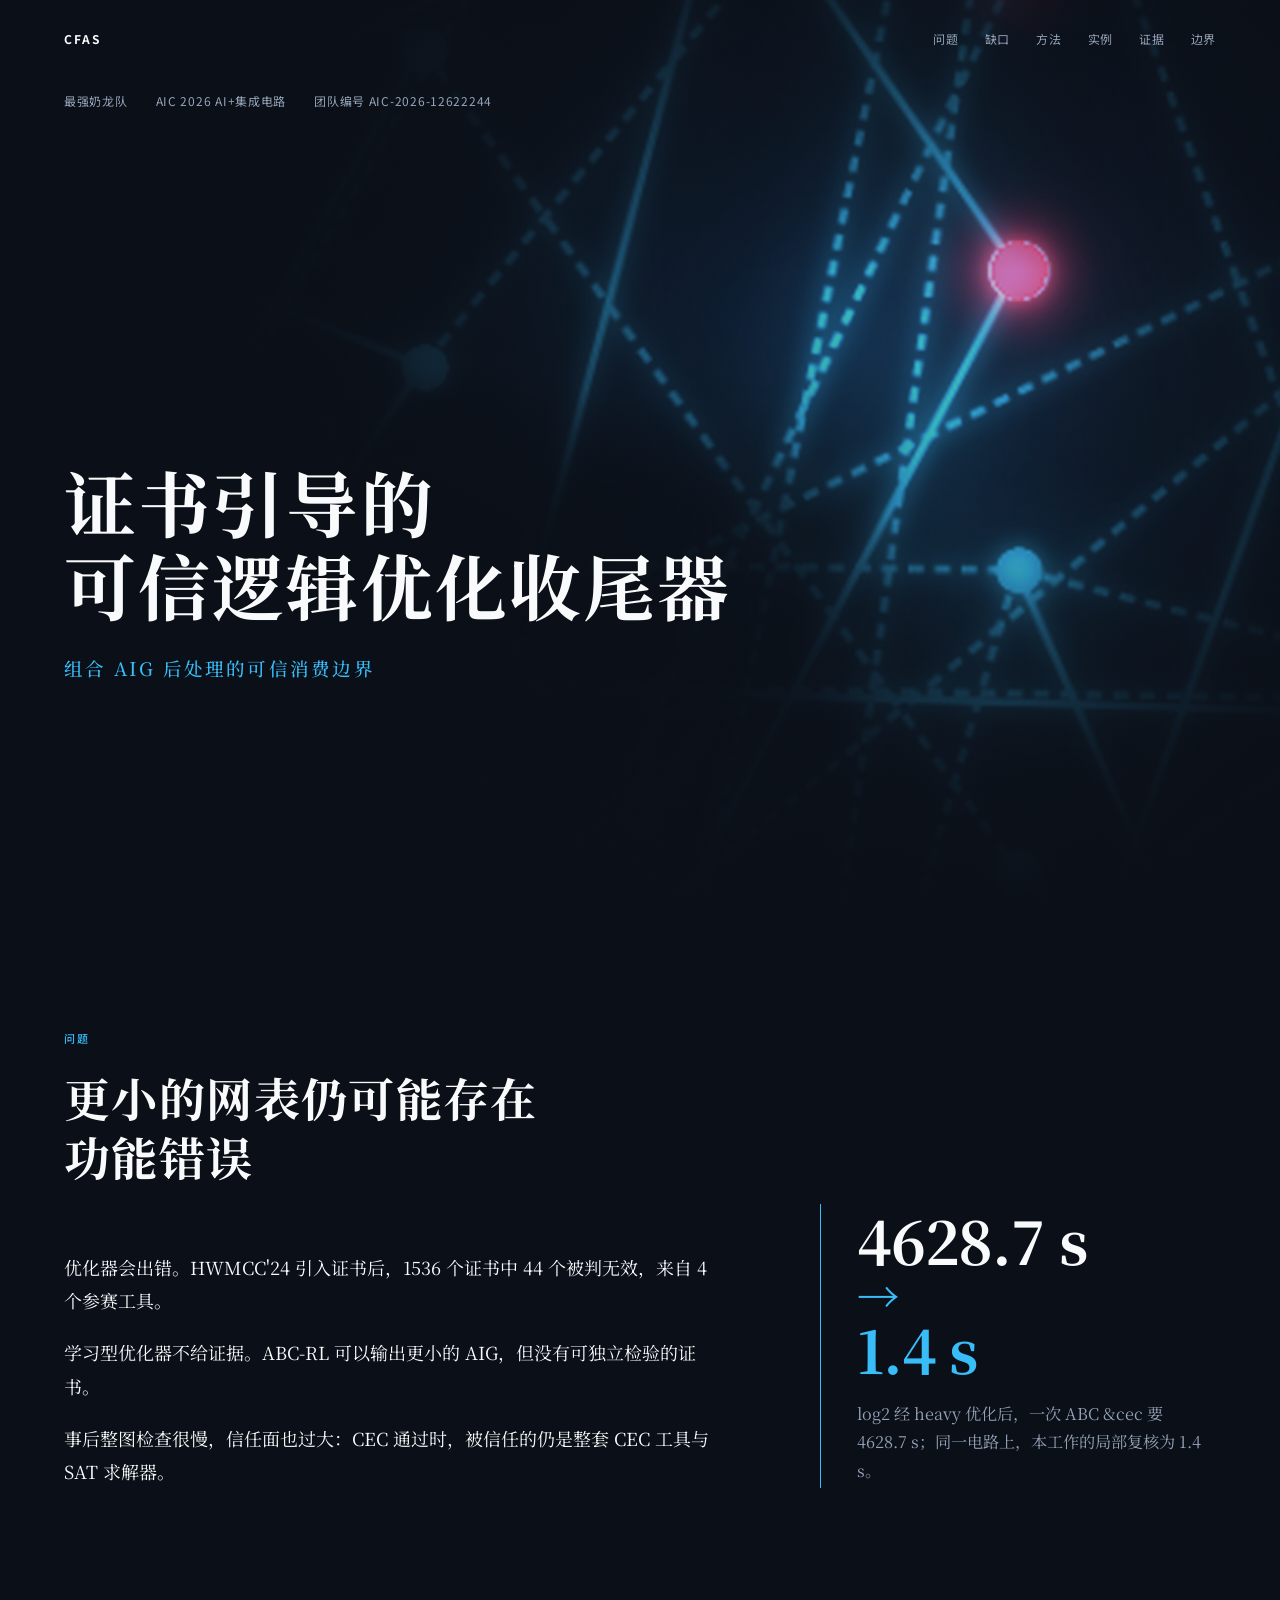
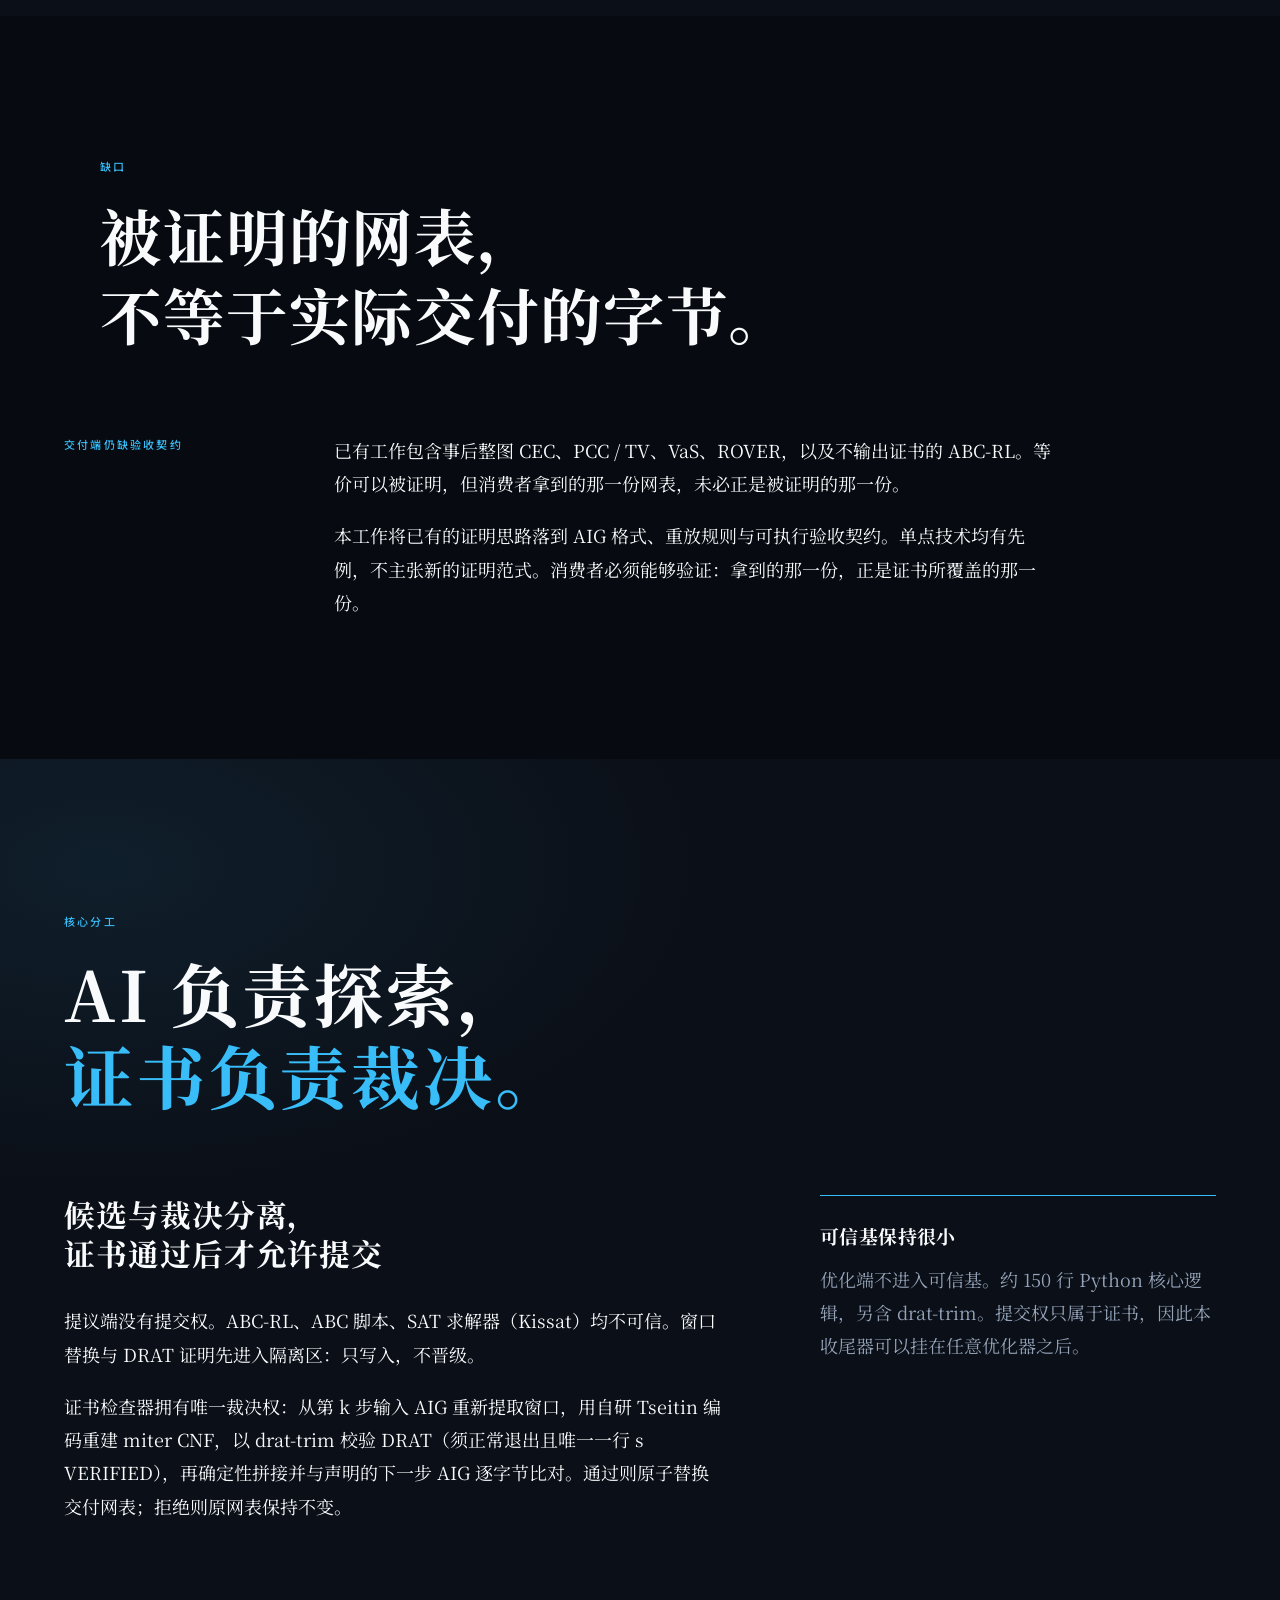
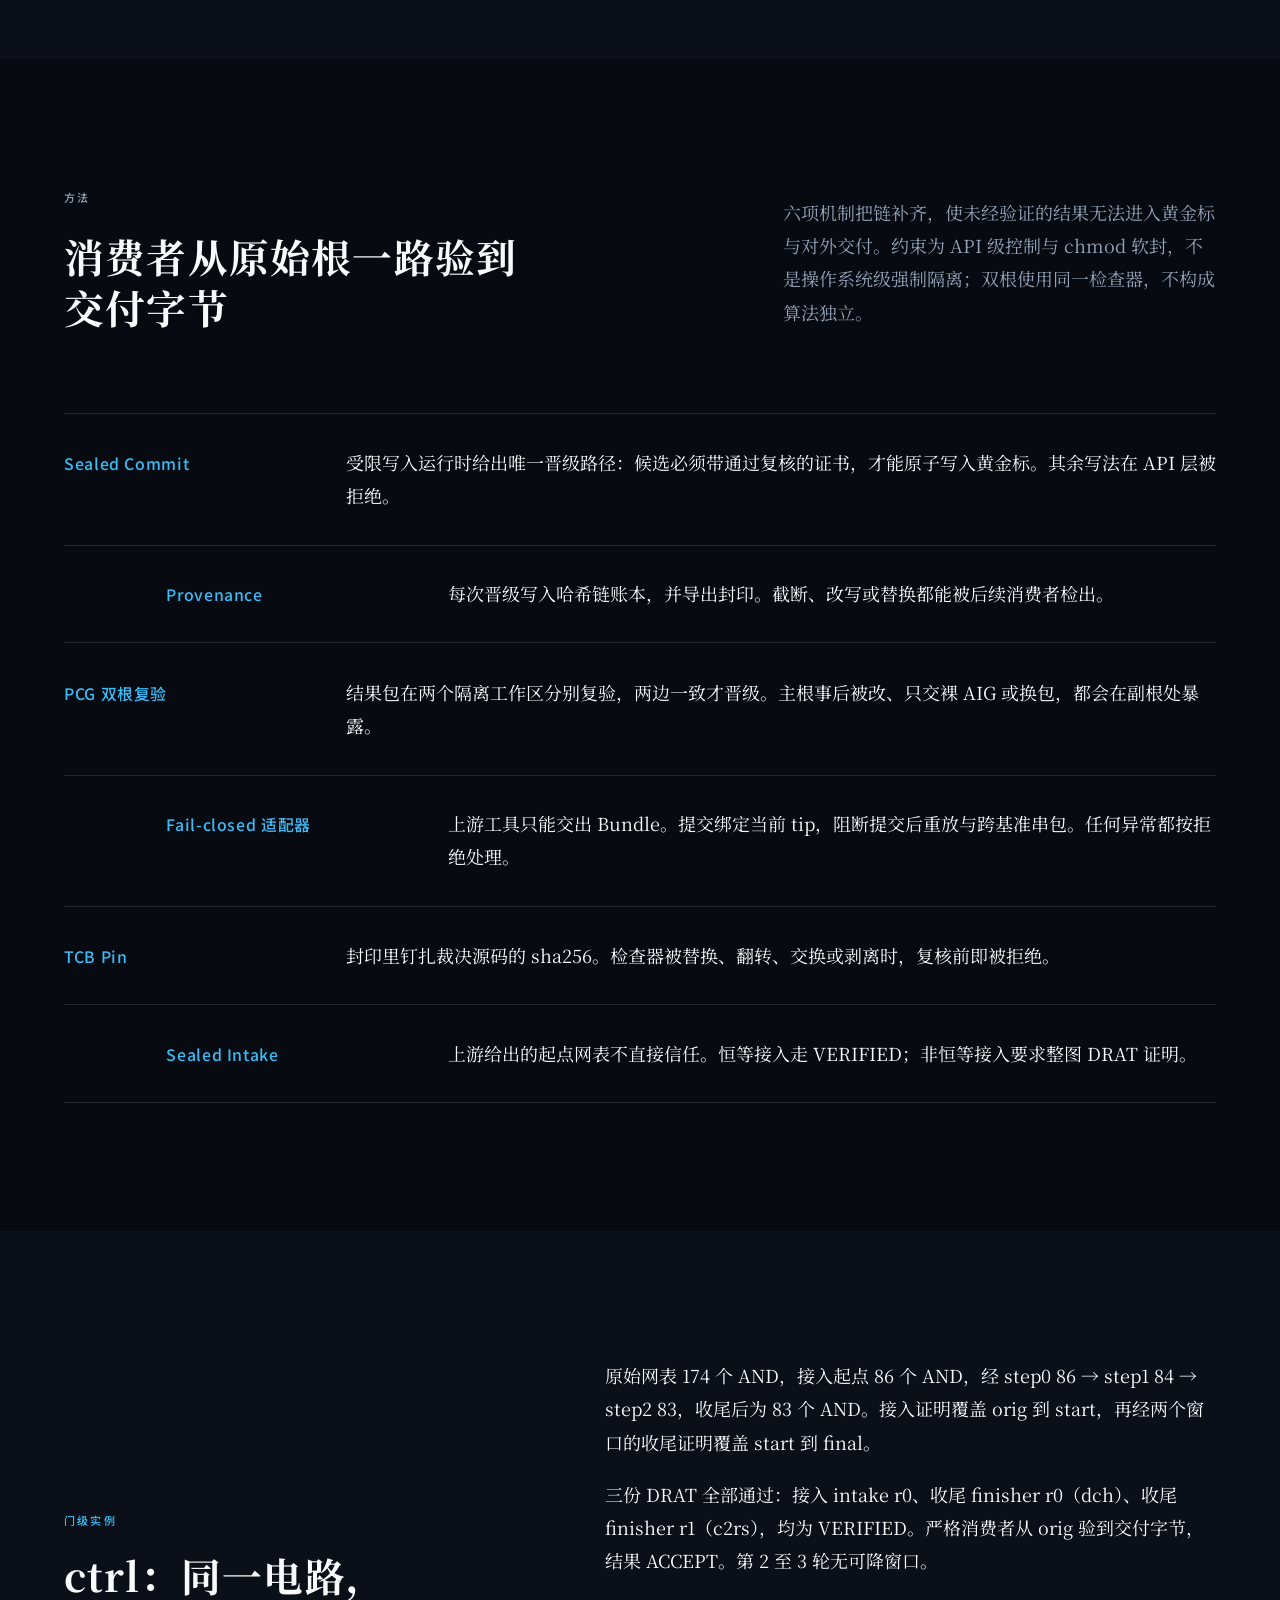
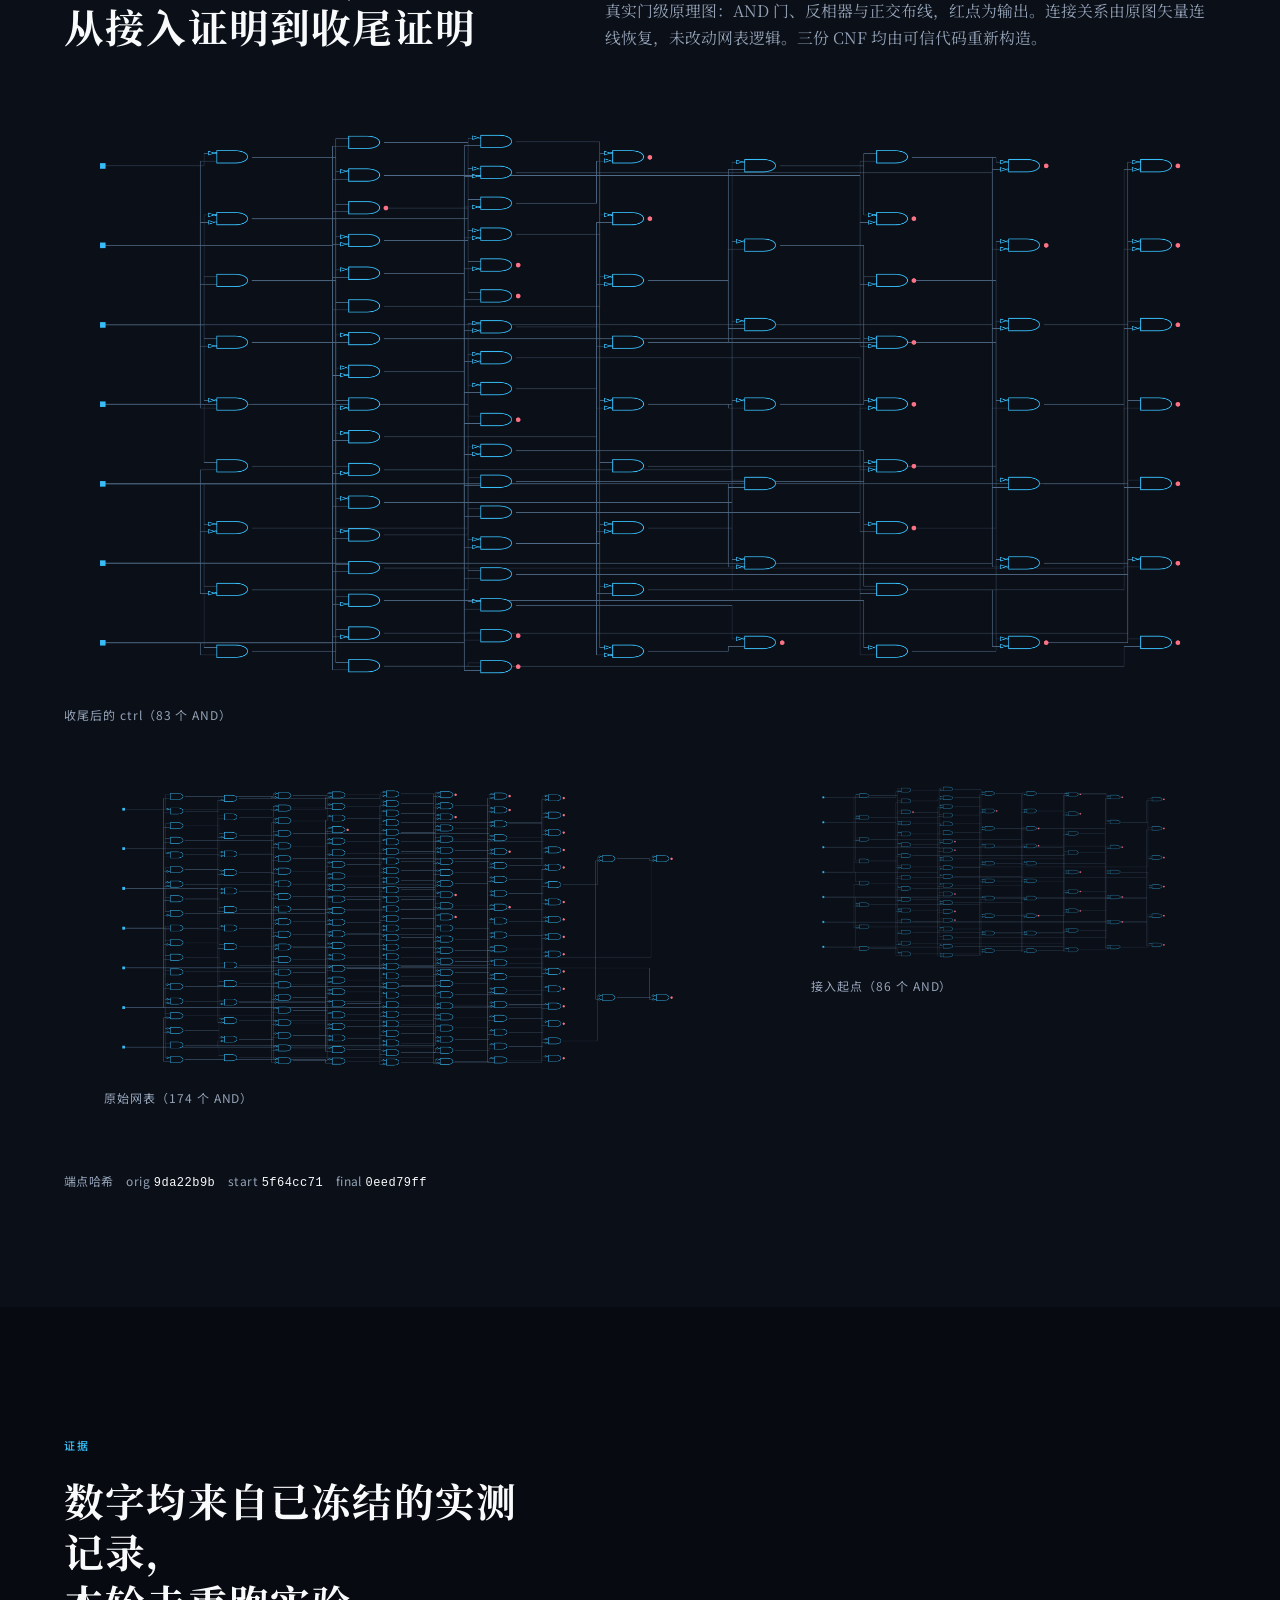
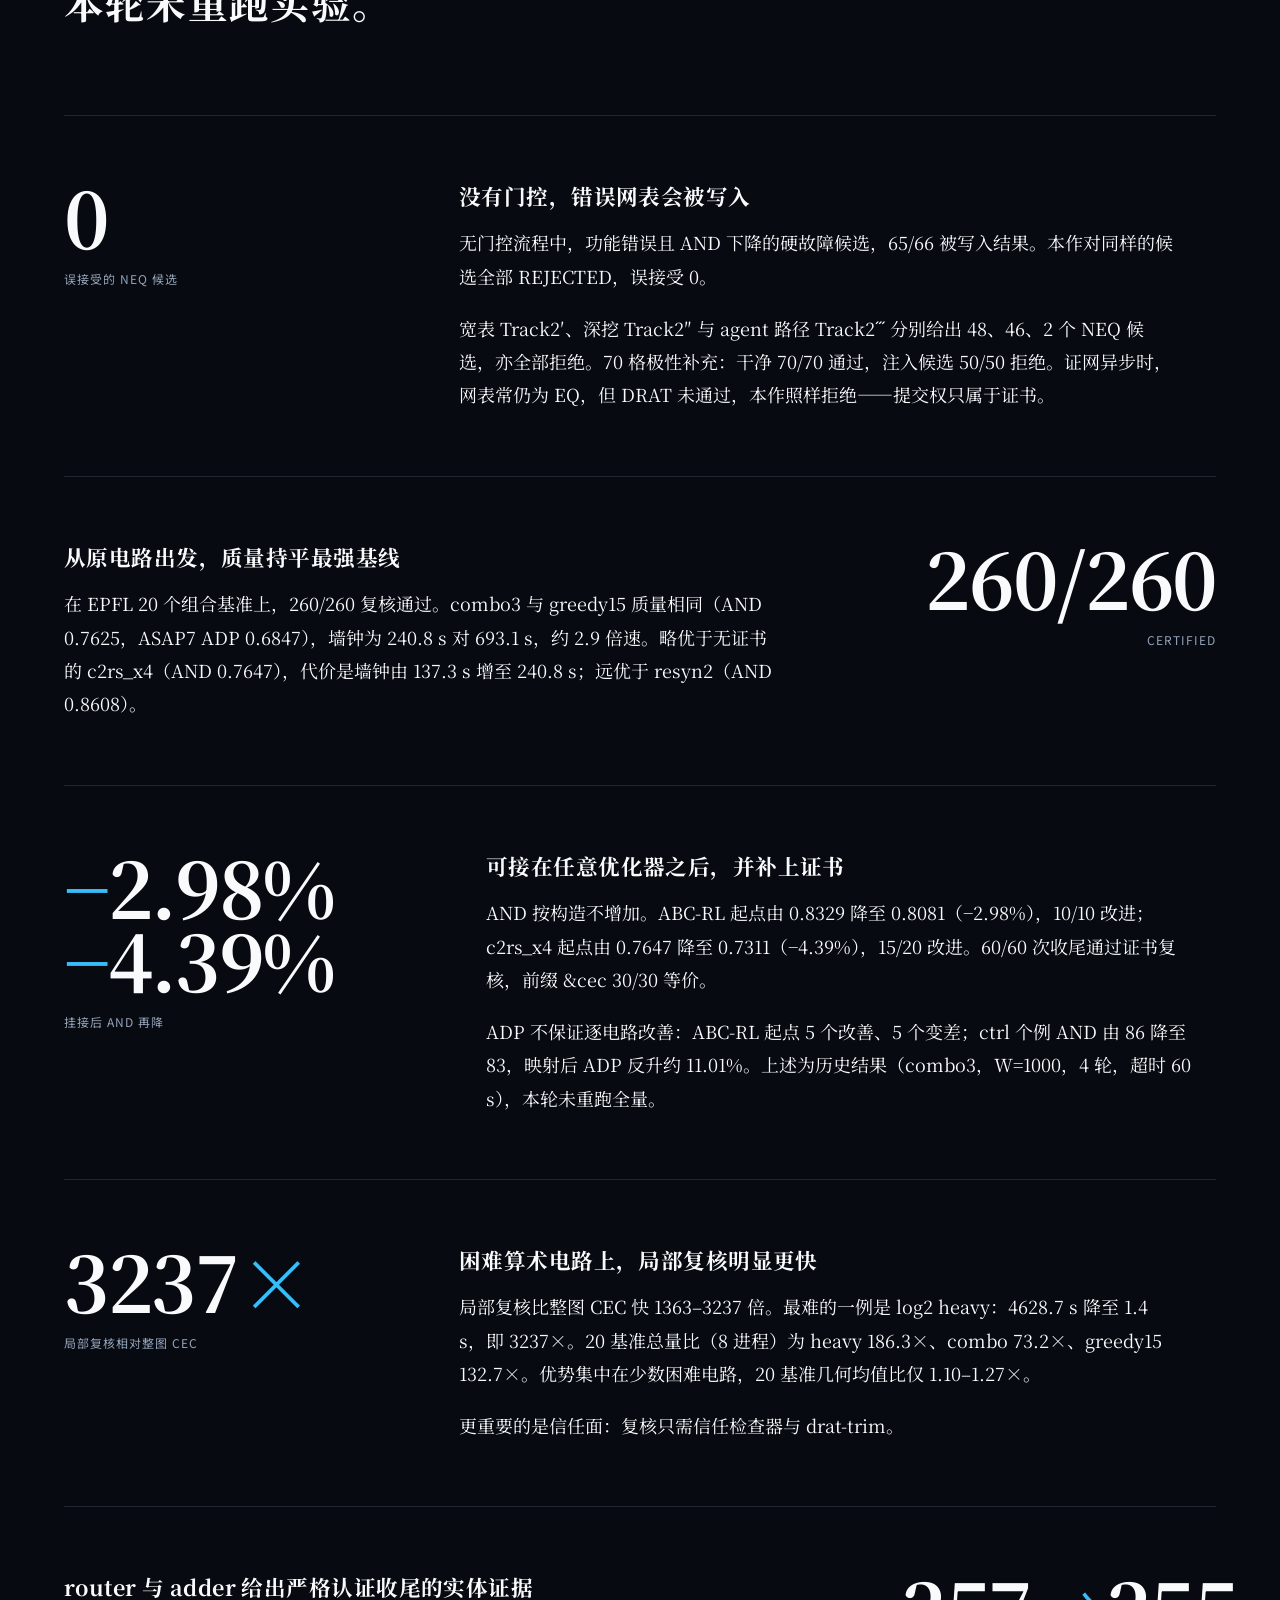
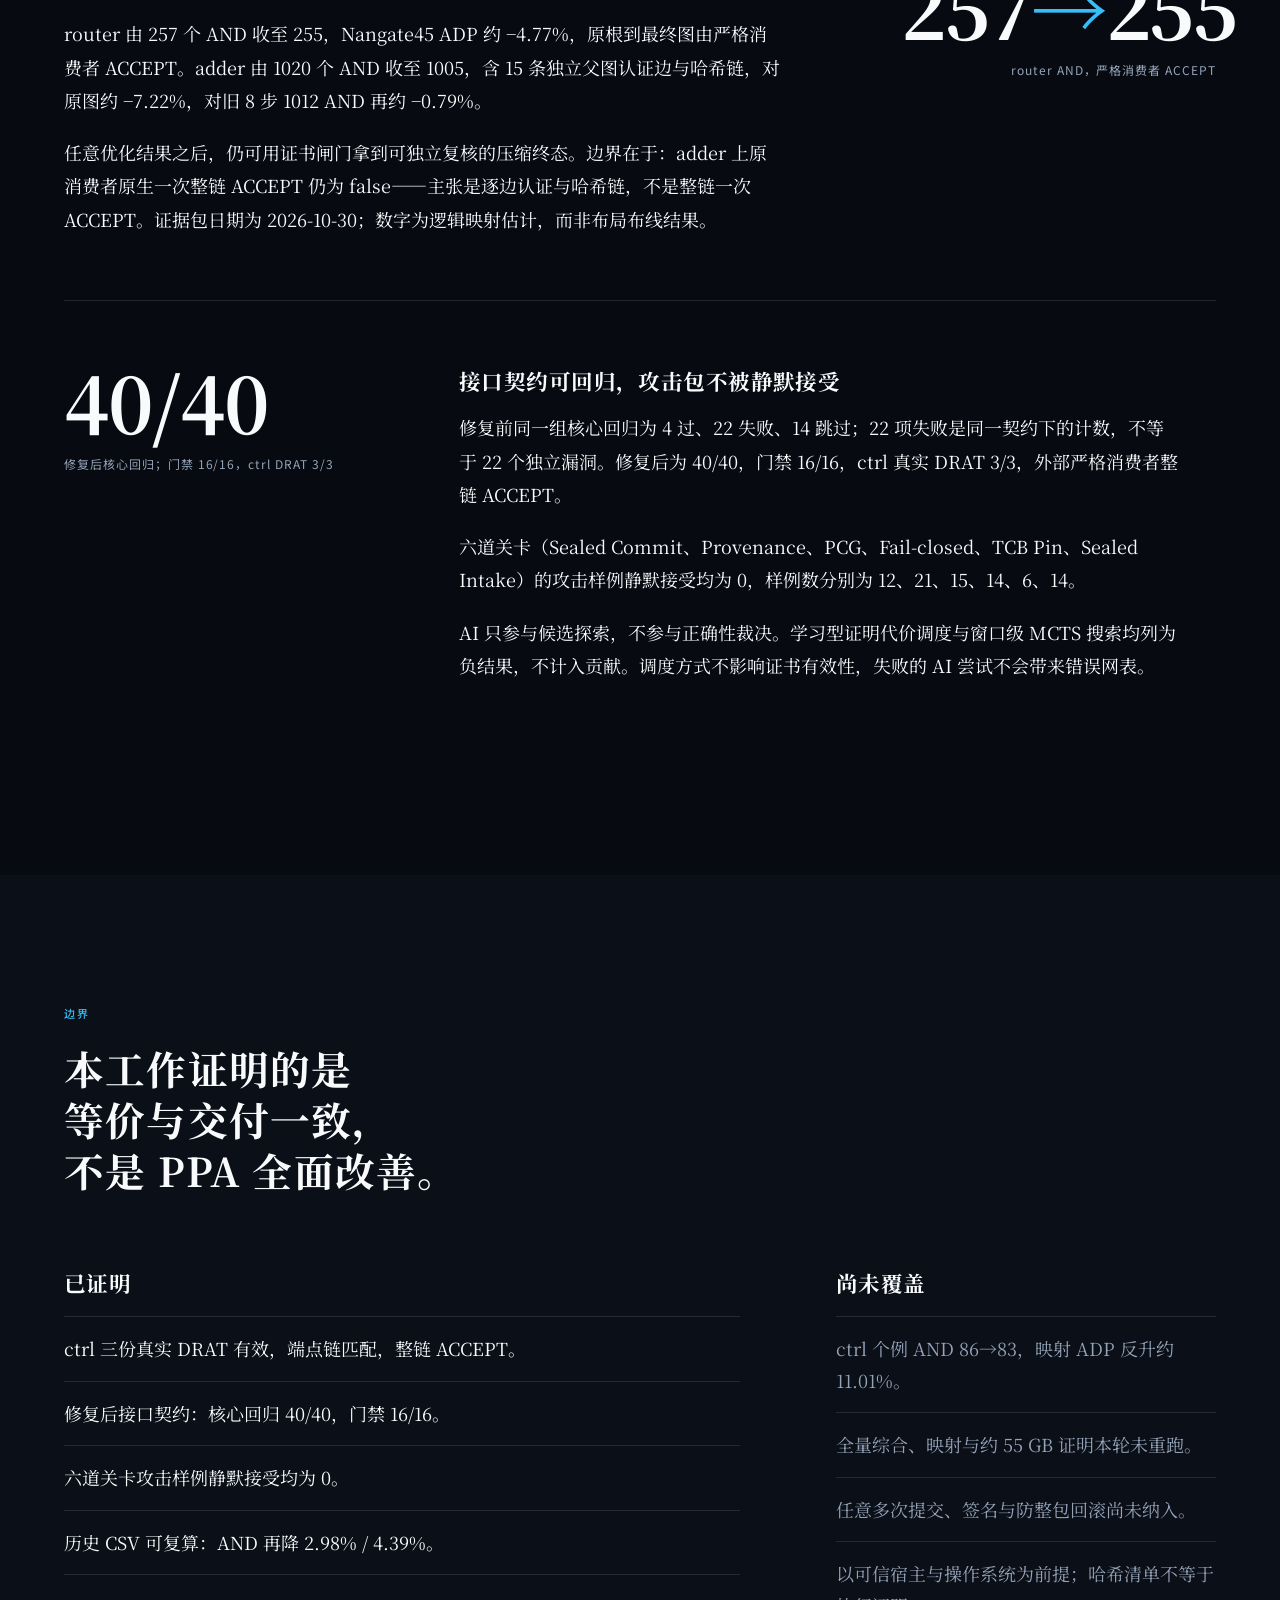
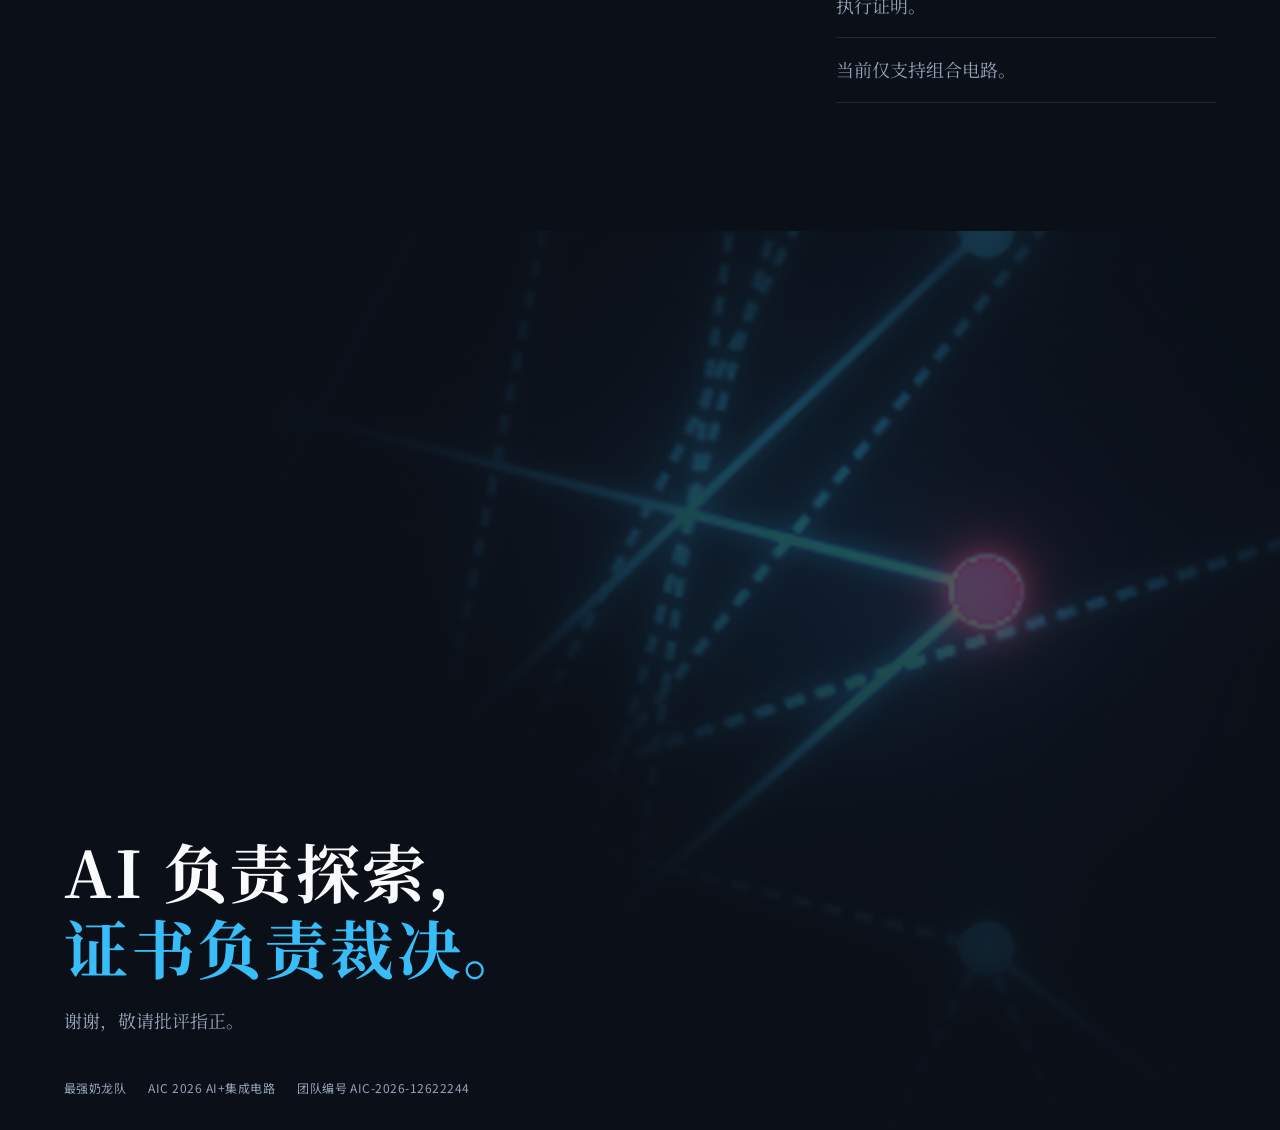
==== index.html @ 644fc85a "Publish CFAS project showcase site" ====
<!DOCTYPE html>
<html lang="zh-CN">
<head>
  <meta charset="utf-8">
  <meta name="viewport" content="width=device-width, initial-scale=1">
  <title>CFAS 证书引导的可信逻辑优化收尾器</title>
  <meta name="description" content="组合 AIG 后处理的可信消费边界。AI 负责探索，证书负责裁决。最强奶龙队，AIC 2026 AI+集成电路。">
  <meta name="robots" content="index,follow">
  <link rel="preconnect" href="https://fonts.googleapis.com">
  <link rel="preconnect" href="https://fonts.gstatic.com" crossorigin>
  <link href="https://fonts.googleapis.com/css2?family=Noto+Sans+SC:wght@400;500;700&family=Noto+Serif+SC:wght@400;500;700&display=swap" rel="stylesheet">
  <link rel="stylesheet" href="styles.css">
  <link rel="icon" href="data:image/svg+xml,%3Csvg xmlns='http://www.w3.org/2000/svg' viewBox='0 0 32 32'%3E%3Crect fill='%230B0F17' width='32' height='32'/%3E%3Ccircle cx='22' cy='12' r='4' fill='%23F43F5E'/%3E%3Ccircle cx='10' cy='20' r='3' fill='%2338BDF8'/%3E%3Cpath d='M10 20 L22 12' stroke='%2338BDF8' stroke-width='1.4' fill='none'/%3E%3C/svg%3E">
</head>
<body>
  <a class="skip" href="#content">跳到正文</a>

  <header class="site-header">
    <a class="wordmark" href="#top">CFAS</a>
    <nav class="nav" aria-label="页面导航">
      <a href="#problem">问题</a>
      <a href="#gap">缺口</a>
      <a href="#idea">方法</a>
      <a href="#ctrl">实例</a>
      <a href="#evidence">证据</a>
      <a href="#bounds">边界</a>
    </nav>
  </header>

  <section class="hero" id="top">
    <img class="hero-bg" src="[data-uri]" width="1890" height="1063" alt="深色底上的发光网络：青蓝连线与节点，其中一枚节点呈红色辉光。">
    <div class="hero-shade" aria-hidden="true"></div>
    <p class="hero-meta">
      <span>最强奶龙队</span>
      <span>AIC 2026 AI+集成电路</span>
      <span>团队编号 AIC-2026-12622244</span>
    </p>
    <div class="hero-copy">
      <h1><span>证书引导的</span><span>可信逻辑优化收尾器</span></h1>
      <p class="lead">组合 AIG 后处理的可信消费边界</p>
    </div>
  </section>

  <main id="content">

    <section class="problem" id="problem">
      <div class="wrap problem-grid">
        <div class="reveal">
          <p class="kicker">问题</p>
          <h2><span class="nowrap">更小的网表仍可能存在</span><br>功能错误</h2>
          <div class="prose">
            <p>优化器会出错。<span class="nowrap">HWMCC'24</span> 引入证书后，1536 个证书中 44 个被判无效，来自 4 个参赛工具。</p>
            <p>学习型优化器不给证据。ABC-RL 可以输出更小的 AIG，但没有可独立检验的证书。</p>
            <p>事后整图检查很慢，信任面也过大：CEC 通过时，被信任的仍是整套 CEC 工具与 SAT 求解器。</p>
          </div>
        </div>
        <aside class="stat reveal reveal-delay">
          <b><span>4628.7&nbsp;s</span><em>→</em><span>1.4&nbsp;s</span></b>
          <span>log2 经 heavy 优化后，一次 ABC &amp;cec 要 4628.7 s；同一电路上，本工作的局部复核为 1.4 s。</span>
        </aside>
      </div>
    </section>

    <section class="gap" id="gap">
      <div class="gap-claim reveal">
        <p class="kicker">缺口</p>
        <h2>被证明的网表，<br>不等于实际交付的字节。</h2>
      </div>
      <div class="gap-body reveal reveal-delay">
        <p class="kicker">交付端仍缺验收契约</p>
        <div class="prose">
          <p>已有工作包含事后整图 CEC、PCC / TV、VaS、ROVER，以及不输出证书的 ABC-RL。等价可以被证明，但消费者拿到的那一份网表，未必正是被证明的那一份。</p>
          <p>本工作将已有的证明思路落到 AIG 格式、重放规则与可执行验收契约。单点技术均有先例，不主张新的证明范式。消费者必须能够验证：拿到的那一份，正是证书所覆盖的那一份。</p>
        </div>
      </div>
    </section>

    <section class="idea" id="idea">
      <div class="idea-inner">
        <p class="kicker reveal">核心分工</p>
        <blockquote class="reveal">
          <span>AI 负责探索，</span>
          <span>证书负责裁决。</span>
        </blockquote>
        <div class="idea-grid">
          <div class="reveal">
            <h2>候选与裁决分离，<br>证书通过后才允许提交</h2>
            <p>提议端没有提交权。ABC-RL、ABC 脚本、SAT 求解器（Kissat）均不可信。窗口替换与 DRAT 证明先进入隔离区：只写入，不晋级。</p>
            <p>证书检查器拥有唯一裁决权：从第 k 步输入 AIG 重新提取窗口，用自研 Tseitin 编码重建 miter CNF，以 drat-trim 校验 DRAT（须正常退出且唯一一行 s VERIFIED），再确定性拼接并与声明的下一步 AIG 逐字节比对。通过则原子替换交付网表；拒绝则原网表保持不变。</p>
          </div>
          <aside class="idea-aside reveal reveal-delay">
            <h3>可信基保持很小</h3>
            <p>优化端不进入可信基。约 150 行 Python 核心逻辑，另含 drat-trim。提交权只属于证书，因此本收尾器可以挂在任意优化器之后。</p>
          </aside>
        </div>
      </div>
    </section>

    <section class="method" id="method">
      <div class="wrap">
        <div class="method-intro reveal">
          <div>
            <p class="kicker">方法</p>
            <h2>消费者从原始根一路验到<br>交付字节</h2>
          </div>
          <p>六项机制把链补齐，使未经验证的结果无法进入黄金标与对外交付。约束为 API 级控制与 chmod 软封，不是操作系统级强制隔离；双根使用同一检查器，不构成算法独立。</p>
        </div>
        <dl class="mechanics">
          <div class="mech reveal">
            <dt>Sealed Commit</dt>
            <dd><p>受限写入运行时给出唯一晋级路径：候选必须带通过复核的证书，才能原子写入黄金标。其余写法在 API 层被拒绝。</p></dd>
          </div>
          <div class="mech reveal">
            <dt>Provenance</dt>
            <dd><p>每次晋级写入哈希链账本，并导出封印。截断、改写或替换都能被后续消费者检出。</p></dd>
          </div>
          <div class="mech reveal">
            <dt>PCG 双根复验</dt>
            <dd><p>结果包在两个隔离工作区分别复验，两边一致才晋级。主根事后被改、只交裸 AIG 或换包，都会在副根处暴露。</p></dd>
          </div>
          <div class="mech reveal">
            <dt>Fail-closed 适配器</dt>
            <dd><p>上游工具只能交出 Bundle。提交绑定当前 tip，阻断提交后重放与跨基准串包。任何异常都按拒绝处理。</p></dd>
          </div>
          <div class="mech reveal">
            <dt>TCB Pin</dt>
            <dd><p>封印里钉扎裁决源码的 sha256。检查器被替换、翻转、交换或剥离时，复核前即被拒绝。</p></dd>
          </div>
          <div class="mech reveal">
            <dt>Sealed Intake</dt>
            <dd><p>上游给出的起点网表不直接信任。恒等接入走 VERIFIED；非恒等接入要求整图 DRAT 证明。</p></dd>
          </div>
        </dl>
      </div>
    </section>

    <section class="ctrl" id="ctrl">
      <div class="wrap-wide">
        <div class="ctrl-head">
          <div class="reveal">
            <p class="kicker">门级实例</p>
            <h2>ctrl：同一电路，<br>从接入证明到收尾证明</h2>
          </div>
          <div class="prose reveal reveal-delay">
            <p>原始网表 174 个 AND，接入起点 86 个 AND，经 step0 86 → step1 84 → step2 83，收尾后为 83 个 AND。接入证明覆盖 orig 到 start，再经两个窗口的收尾证明覆盖 start 到 final。</p>
            <p>三份 DRAT 全部通过：接入 intake r0、收尾 finisher r0（dch）、收尾 finisher r1（c2rs），均为 VERIFIED。严格消费者从 orig 验到交付字节，结果 ACCEPT。第 2 至 3 轮无可降窗口。</p>
            <p class="note">真实门级原理图：AND 门、反相器与正交布线，红点为输出。连接关系由原图矢量连线恢复，未改动网表逻辑。三份 CNF 均由可信代码重新构造。</p>
          </div>
        </div>
        <figure class="ctrl-final reveal">
          <img class="schematic" src="[data-uri]" width="2160" height="1080" alt="ctrl 收尾后的门级原理图，83 个 AND，青蓝门符号与正交连线，红点标记输出。">
          <figcaption>收尾后的 ctrl（83 个 AND）</figcaption>
        </figure>
        <div class="ctrl-pair">
          <figure class="reveal">
            <img class="schematic" src="[data-uri]" width="2160" height="1080" alt="ctrl 原始网表的门级原理图，174 个 AND。">
            <figcaption>原始网表（174 个 AND）</figcaption>
          </figure>
          <figure class="reveal reveal-delay">
            <img class="schematic" src="[data-uri]" width="2160" height="1080" alt="ctrl 接入起点的门级原理图，86 个 AND。">
            <figcaption>接入起点（86 个 AND）</figcaption>
          </figure>
        </div>
        <p class="ctrl-hash reveal">端点哈希　orig <code>9da22b9b</code>　start <code>5f64cc71</code>　final <code>0eed79ff</code></p>
      </div>
    </section>

    <section class="evidence" id="evidence">
      <div class="wrap">
        <div class="evidence-head reveal">
          <p class="kicker">证据</p>
          <h2>数字均来自已冻结的实测记录，<br>本轮未重跑实验。</h2>
        </div>

        <article class="ev ev-a">
          <div class="focus reveal">
            <strong>0</strong>
            <span>误接受的 NEQ 候选</span>
          </div>
          <div class="prose reveal reveal-delay">
            <h3>没有门控，错误网表会被写入</h3>
            <p>无门控流程中，功能错误且 AND 下降的硬故障候选，65/66 被写入结果。本作对同样的候选全部 REJECTED，误接受 0。</p>
            <p>宽表 Track2′、深挖 Track2″ 与 agent 路径 Track2‴ 分别给出 48、46、2 个 NEQ 候选，亦全部拒绝。70 格极性补充：干净 70/70 通过，注入候选 50/50 拒绝。证网异步时，网表常仍为 EQ，但 DRAT 未通过，本作照样拒绝——提交权只属于证书。</p>
          </div>
        </article>

        <article class="ev ev-b">
          <div class="focus reveal">
            <strong>260/260</strong>
            <span>CERTIFIED</span>
          </div>
          <div class="prose reveal reveal-delay">
            <h3>从原电路出发，质量持平最强基线</h3>
            <p>在 EPFL 20 个组合基准上，260/260 复核通过。combo3 与 greedy15 质量相同（AND 0.7625，ASAP7 ADP 0.6847），墙钟为 240.8 s 对 693.1 s，约 2.9 倍速。略优于无证书的 c2rs_x4（AND 0.7647），代价是墙钟由 137.3 s 增至 240.8 s；远优于 resyn2（AND 0.8608）。</p>
          </div>
        </article>

        <article class="ev ev-c">
          <div class="focus reveal">
            <strong><em>−</em>2.98%<br><em>−</em>4.39%</strong>
            <span>挂接后 AND 再降</span>
          </div>
          <div class="prose reveal reveal-delay">
            <h3>可接在任意优化器之后，并补上证书</h3>
            <p>AND 按构造不增加。ABC-RL 起点由 0.8329 降至 0.8081（−2.98%），10/10 改进；c2rs_x4 起点由 0.7647 降至 0.7311（−4.39%），15/20 改进。60/60 次收尾通过证书复核，前缀 &amp;cec 30/30 等价。</p>
            <p>ADP 不保证逐电路改善：ABC-RL 起点 5 个改善、5 个变差；ctrl 个例 AND 由 86 降至 83，映射后 ADP 反升约 11.01%。上述为历史结果（combo3，W=1000，4 轮，超时 60 s），本轮未重跑全量。</p>
          </div>
        </article>

        <article class="ev ev-a">
          <div class="focus reveal">
            <strong>3237<em>×</em></strong>
            <span>局部复核相对整图 CEC</span>
          </div>
          <div class="prose reveal reveal-delay">
            <h3>困难算术电路上，局部复核明显更快</h3>
            <p>局部复核比整图 CEC 快 1363–3237 倍。最难的一例是 log2 heavy：4628.7 s 降至 1.4 s，即 3237×。20 基准总量比（8 进程）为 heavy 186.3×、combo 73.2×、greedy15 132.7×。优势集中在少数困难电路，20 基准几何均值比仅 1.10–1.27×。</p>
            <p>更重要的是信任面：复核只需信任检查器与 drat-trim。</p>
          </div>
        </article>

        <article class="ev ev-b">
          <div class="focus reveal">
            <strong>257<em>→</em>255</strong>
            <span>router AND，严格消费者 ACCEPT</span>
          </div>
          <div class="prose reveal reveal-delay">
            <h3>router 与 adder 给出严格认证收尾的实体证据</h3>
            <p>router 由 257 个 AND 收至 255，Nangate45 ADP 约 −4.77%，原根到最终图由严格消费者 ACCEPT。adder 由 1020 个 AND 收至 1005，含 15 条独立父图认证边与哈希链，对原图约 −7.22%，对旧 8 步 1012 AND 再约 −0.79%。</p>
            <p>任意优化结果之后，仍可用证书闸门拿到可独立复核的压缩终态。边界在于：adder 上原消费者原生一次整链 ACCEPT 仍为 false——主张是逐边认证与哈希链，不是整链一次 ACCEPT。证据包日期为 2026-10-30；数字为逻辑映射估计，而非布局布线结果。</p>
          </div>
        </article>

        <article class="ev ev-a">
          <div class="focus reveal">
            <strong>40/40</strong>
            <span>修复后核心回归；门禁 16/16，ctrl DRAT 3/3</span>
          </div>
          <div class="prose reveal reveal-delay">
            <h3>接口契约可回归，攻击包不被静默接受</h3>
            <p>修复前同一组核心回归为 4 过、22 失败、14 跳过；22 项失败是同一契约下的计数，不等于 22 个独立漏洞。修复后为 40/40，门禁 16/16，ctrl 真实 DRAT 3/3，外部严格消费者整链 ACCEPT。</p>
            <p>六道关卡（Sealed Commit、Provenance、PCG、Fail-closed、TCB Pin、Sealed Intake）的攻击样例静默接受均为 0，样例数分别为 12、21、15、14、6、14。</p>
            <p>AI 只参与候选探索，不参与正确性裁决。学习型证明代价调度与窗口级 MCTS 搜索均列为负结果，不计入贡献。调度方式不影响证书有效性，失败的 AI 尝试不会带来错误网表。</p>
          </div>
        </article>
      </div>
    </section>

    <section class="bounds" id="bounds">
      <div class="wrap">
        <div class="reveal">
          <p class="kicker">边界</p>
          <h2>本工作证明的是<br><span class="nowrap">等价与交付一致，</span><br>不是 PPA 全面改善。</h2>
        </div>
        <div class="bounds-grid">
          <div class="reveal">
            <h3>已证明</h3>
            <ul>
              <li>ctrl 三份真实 DRAT 有效，端点链匹配，整链 ACCEPT。</li>
              <li>修复后接口契约：核心回归 40/40，门禁 16/16。</li>
              <li>六道关卡攻击样例静默接受均为 0。</li>
              <li>历史 CSV 可复算：AND 再降 2.98% / 4.39%。</li>
            </ul>
          </div>
          <div class="later reveal reveal-delay">
            <h3>尚未覆盖</h3>
            <ul>
              <li>ctrl 个例 AND 86→83，映射 ADP 反升约 11.01%。</li>
              <li>全量综合、映射与约 55 GB 证明本轮未重跑。</li>
              <li>任意多次提交、签名与防整包回滚尚未纳入。</li>
              <li>以可信宿主与操作系统为前提；哈希清单不等于执行证明。</li>
              <li>当前仅支持组合电路。</li>
            </ul>
          </div>
        </div>
      </div>
    </section>

  </main>

  <section class="close" id="close">
    <img class="close-bg" src="[data-uri]" width="1890" height="1063" alt="与封面同一语汇的发光网络收束画面。">
    <div class="close-shade" aria-hidden="true"></div>
    <div class="close-copy reveal">
      <p class="farewell"><span>AI 负责探索，</span><span>证书负责裁决。</span></p>
      <p class="thanks">谢谢，敬请批评指正。</p>
    </div>
    <footer class="site-footer">
      <p class="foot-meta"><span>最强奶龙队</span><span>AIC 2026 AI+集成电路</span><span>团队编号 AIC-2026-12622244</span></p>
    </footer>
  </section>

  <script>
    (function () {
      var reduce = window.matchMedia && window.matchMedia("(prefers-reduced-motion: reduce)").matches;
      var nodes = document.querySelectorAll(".reveal");
      if (reduce || !("IntersectionObserver" in window)) {
        for (var i = 0; i < nodes.length; i++) nodes[i].classList.add("is-in");
        return;
      }
      var io = new IntersectionObserver(function (entries) {
        entries.forEach(function (entry) {
          if (entry.isIntersecting) {
            entry.target.classList.add("is-in");
            io.unobserve(entry.target);
          }
        });
      }, { threshold: 0.14, rootMargin: "0px 0px -8% 0px" });
      for (var j = 0; j < nodes.length; j++) io.observe(nodes[j]);
    })();
  </script>
</body>
</html>
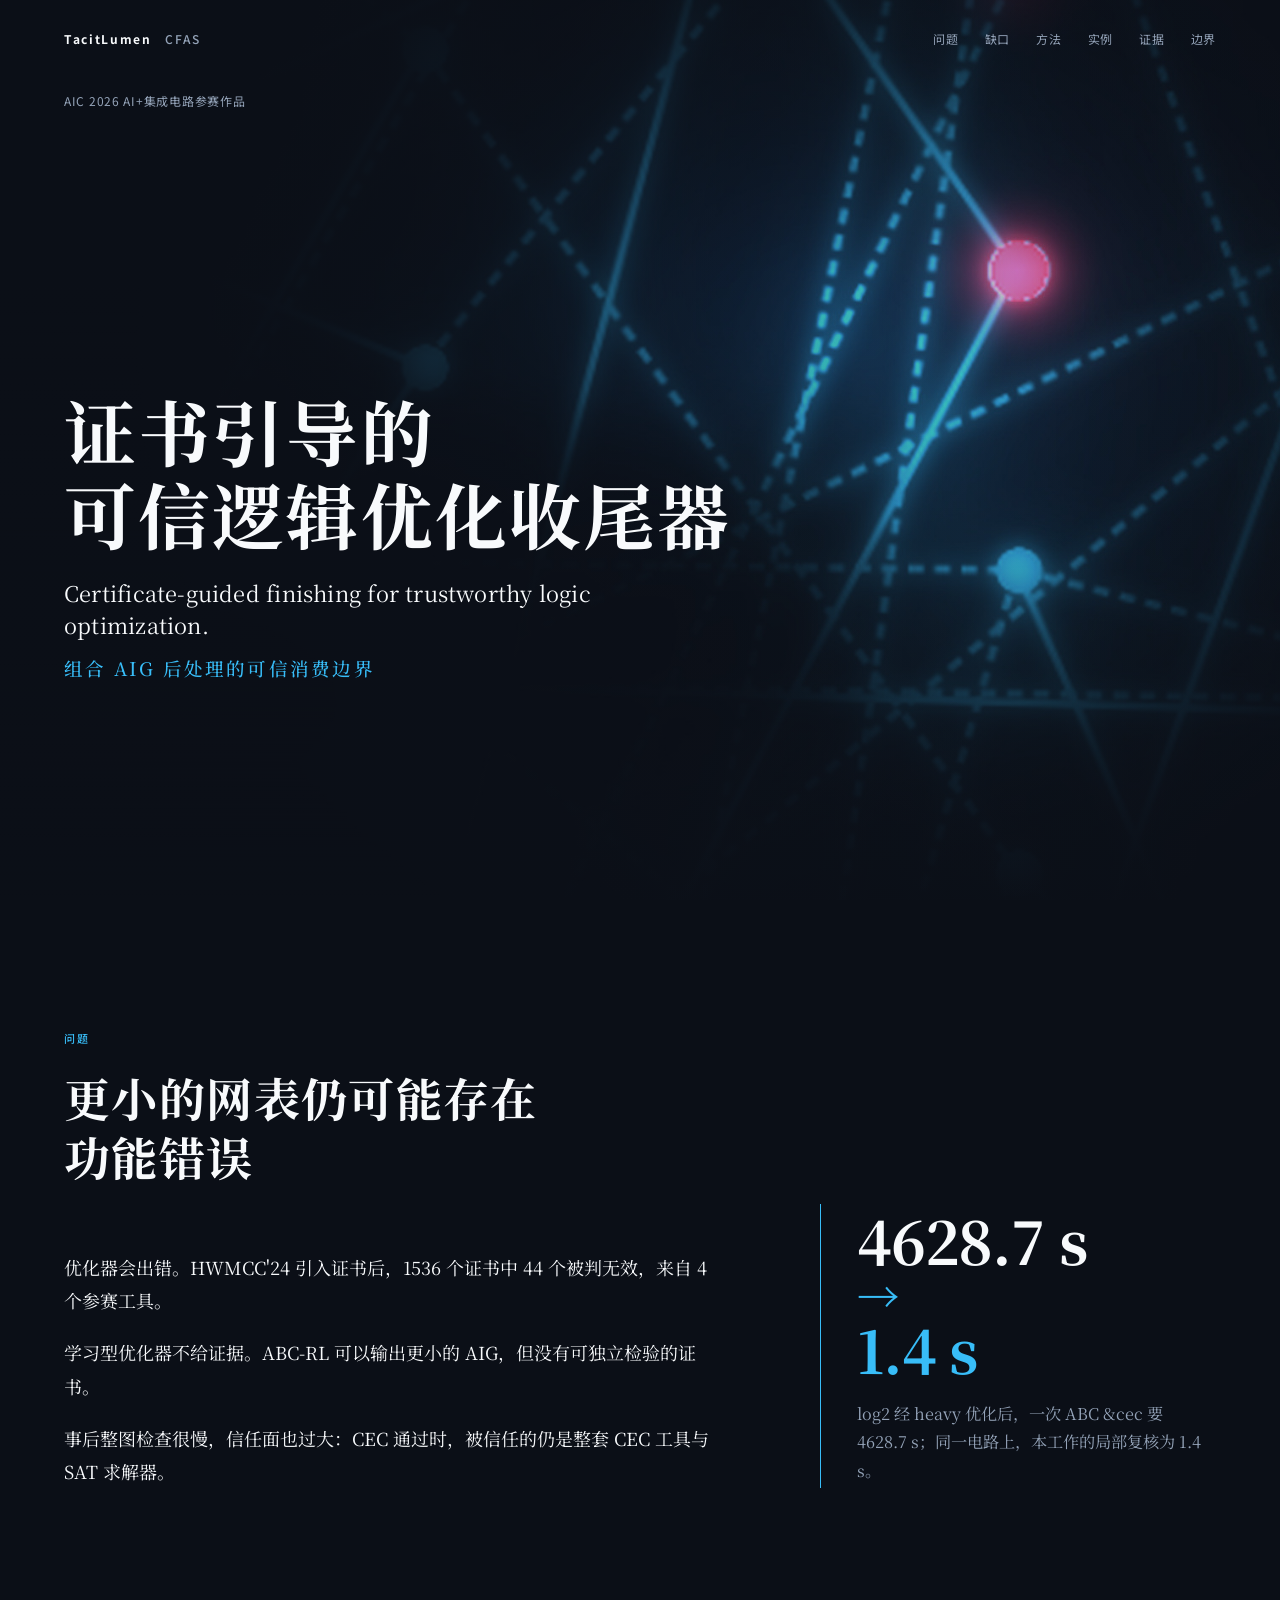
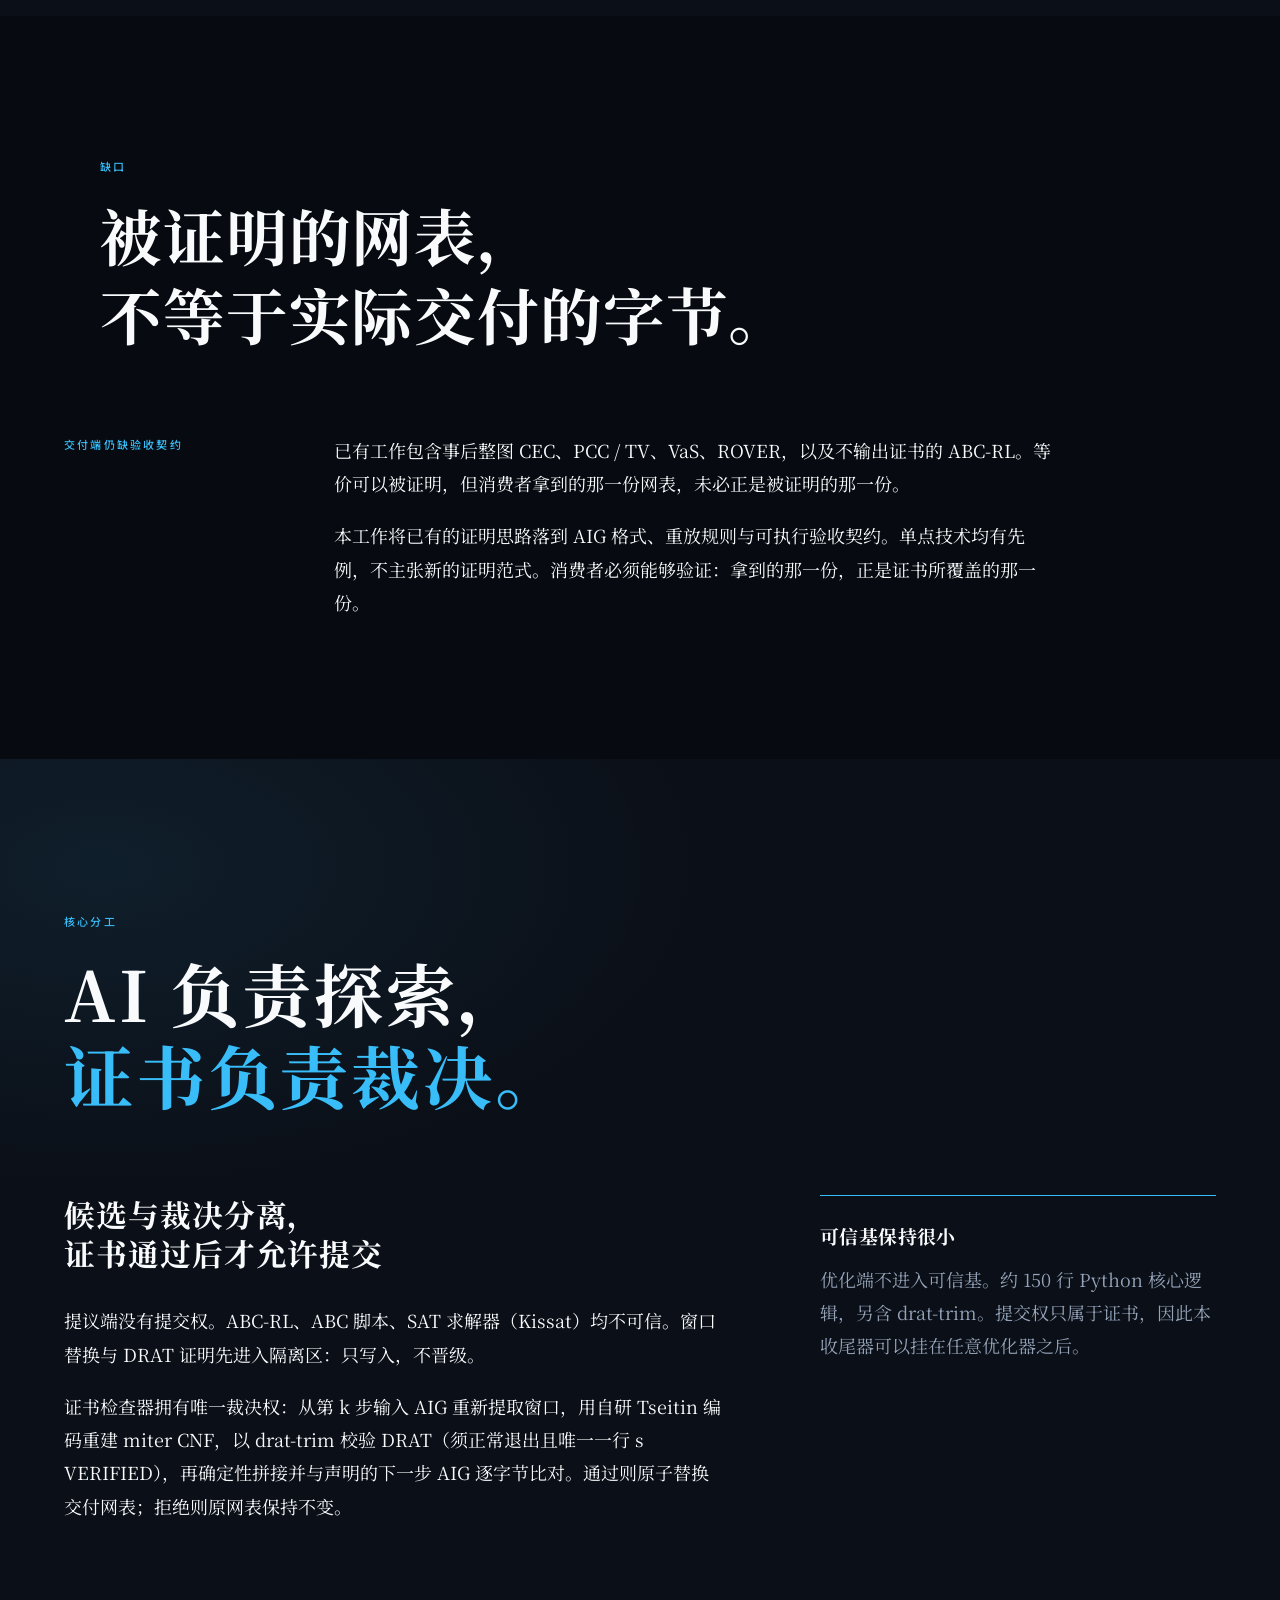
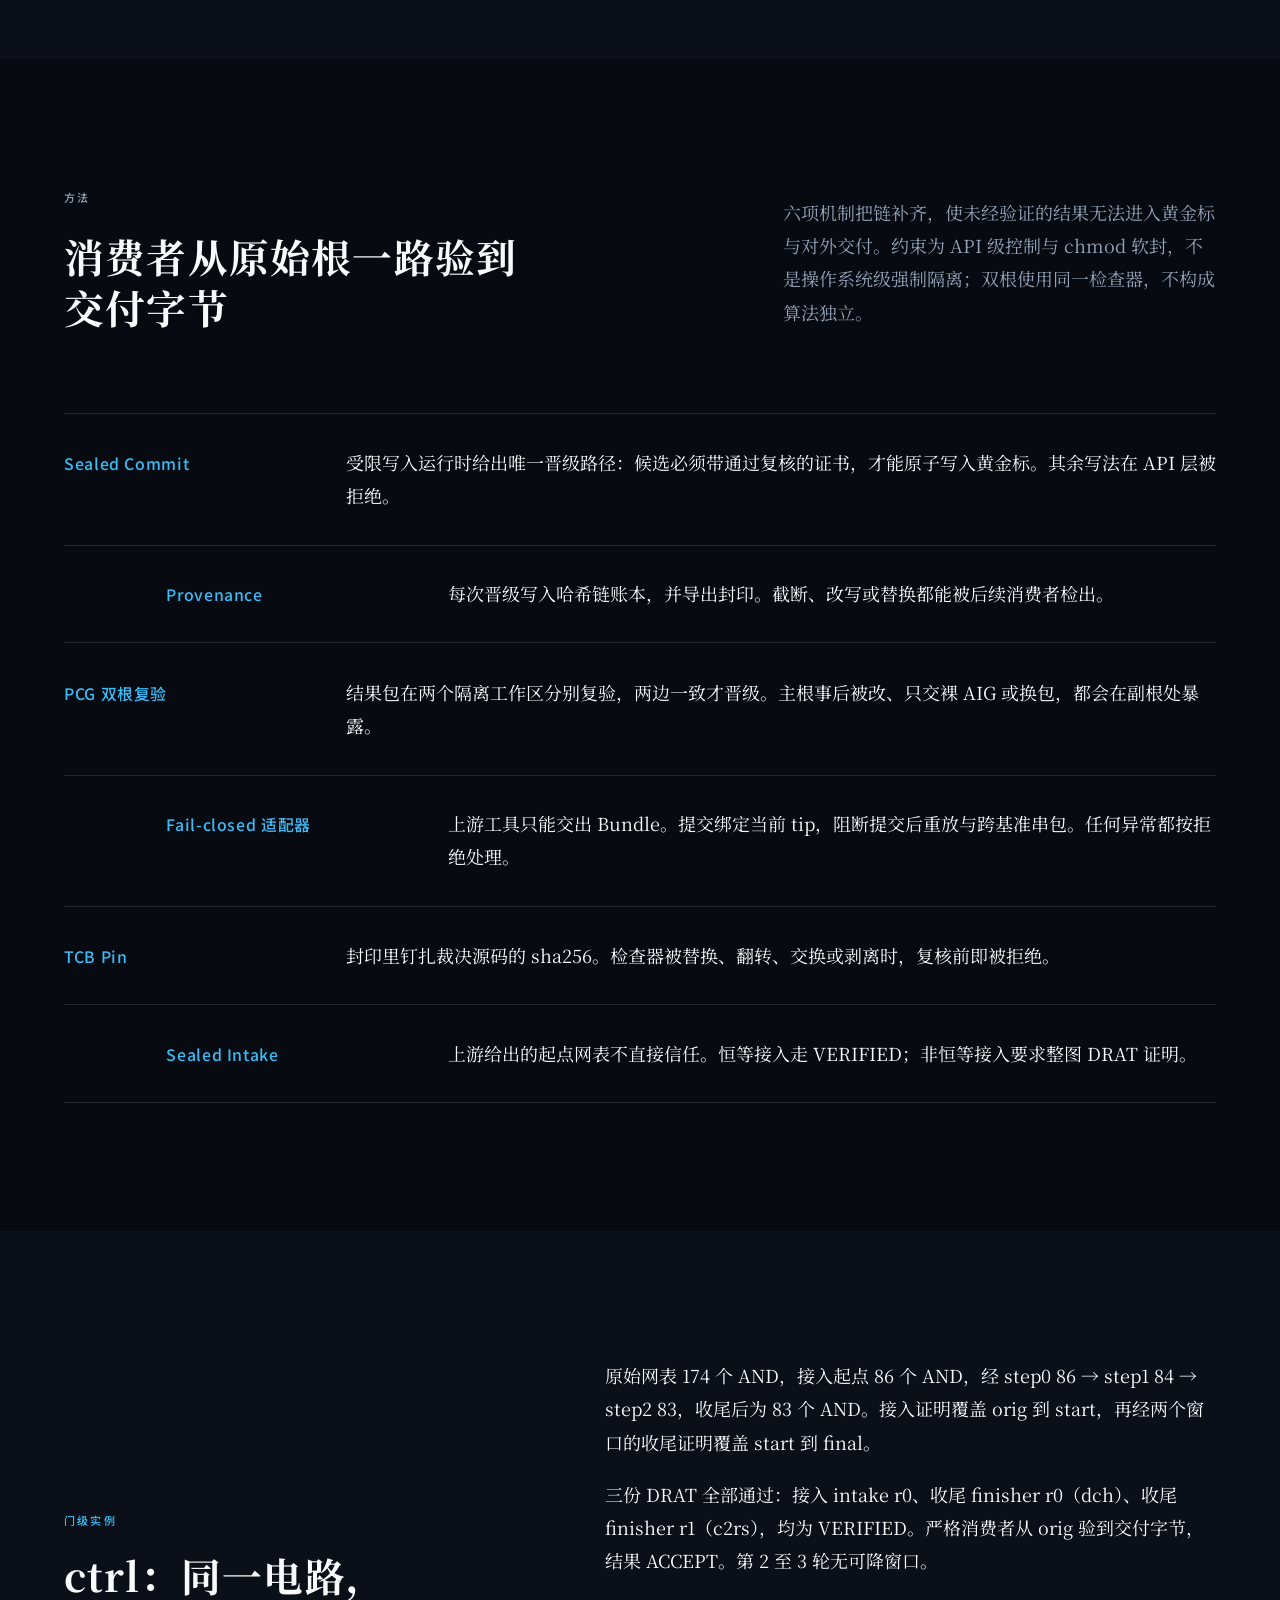
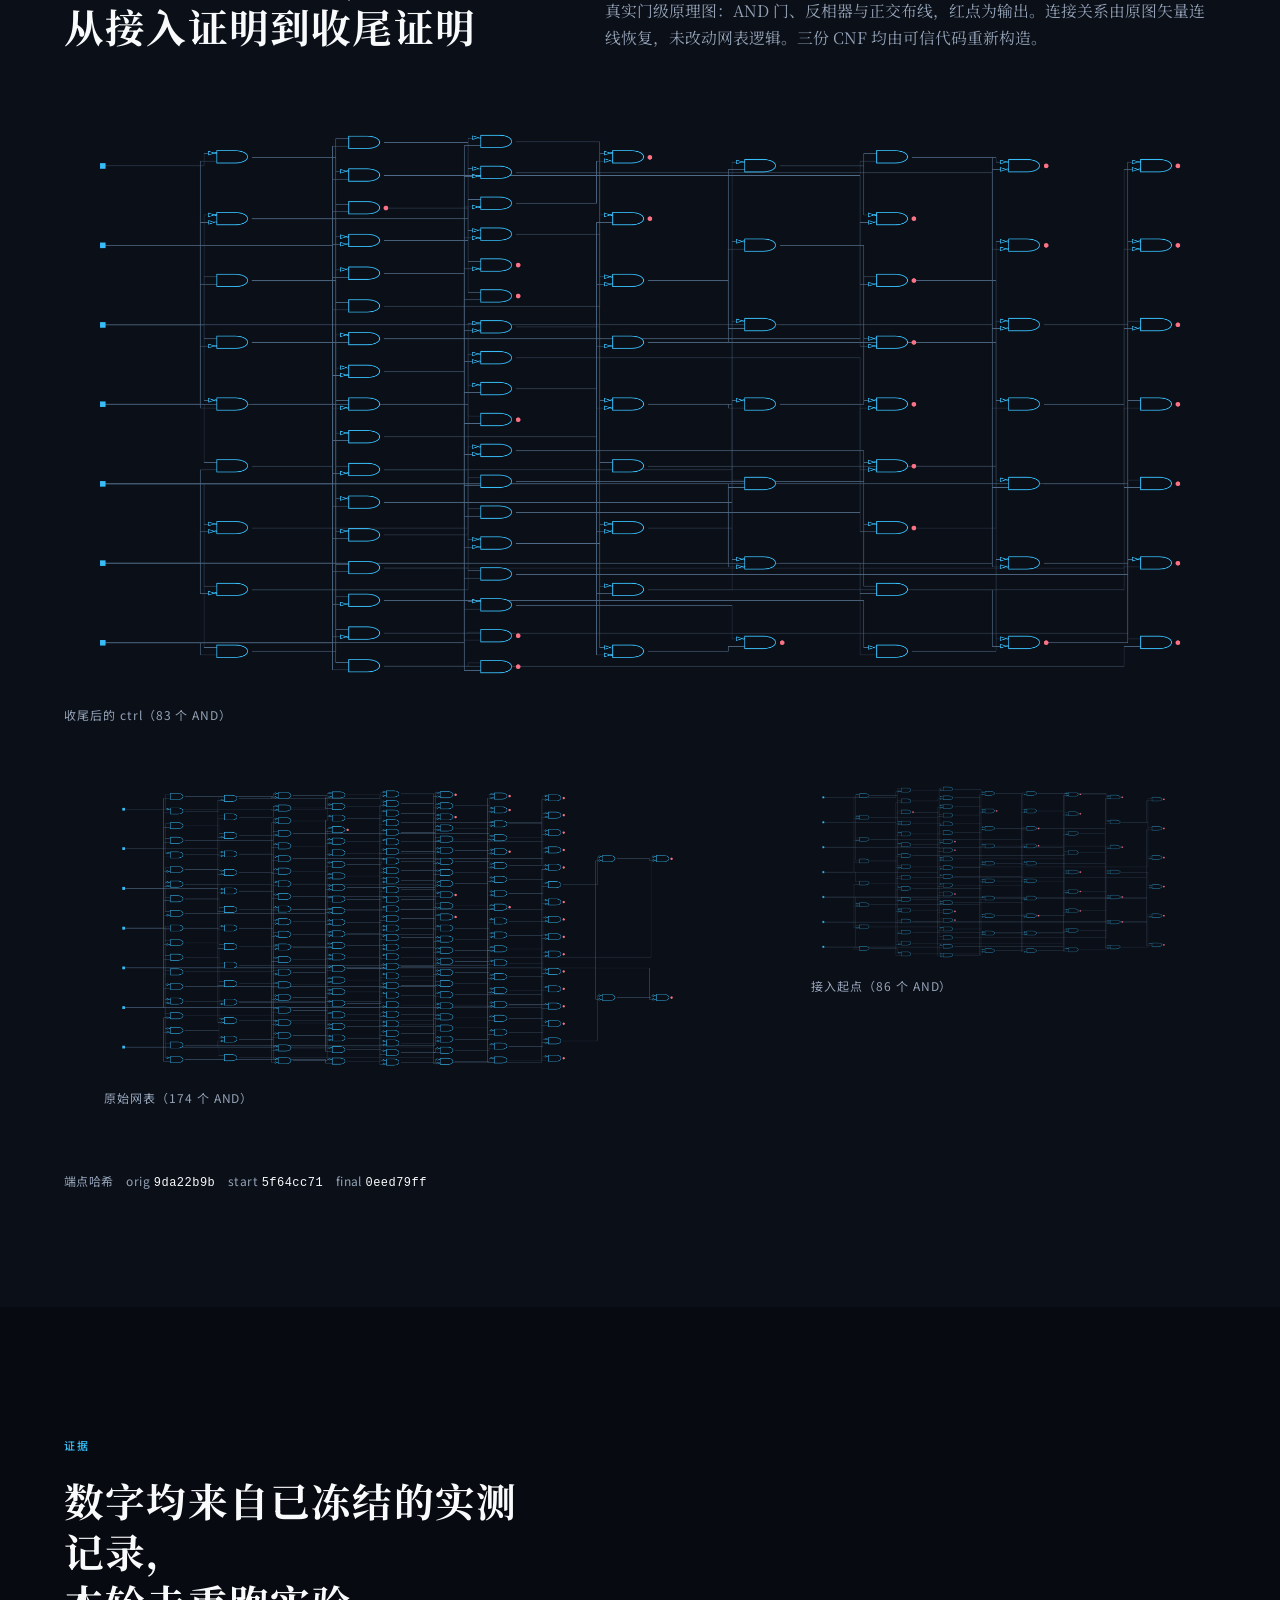
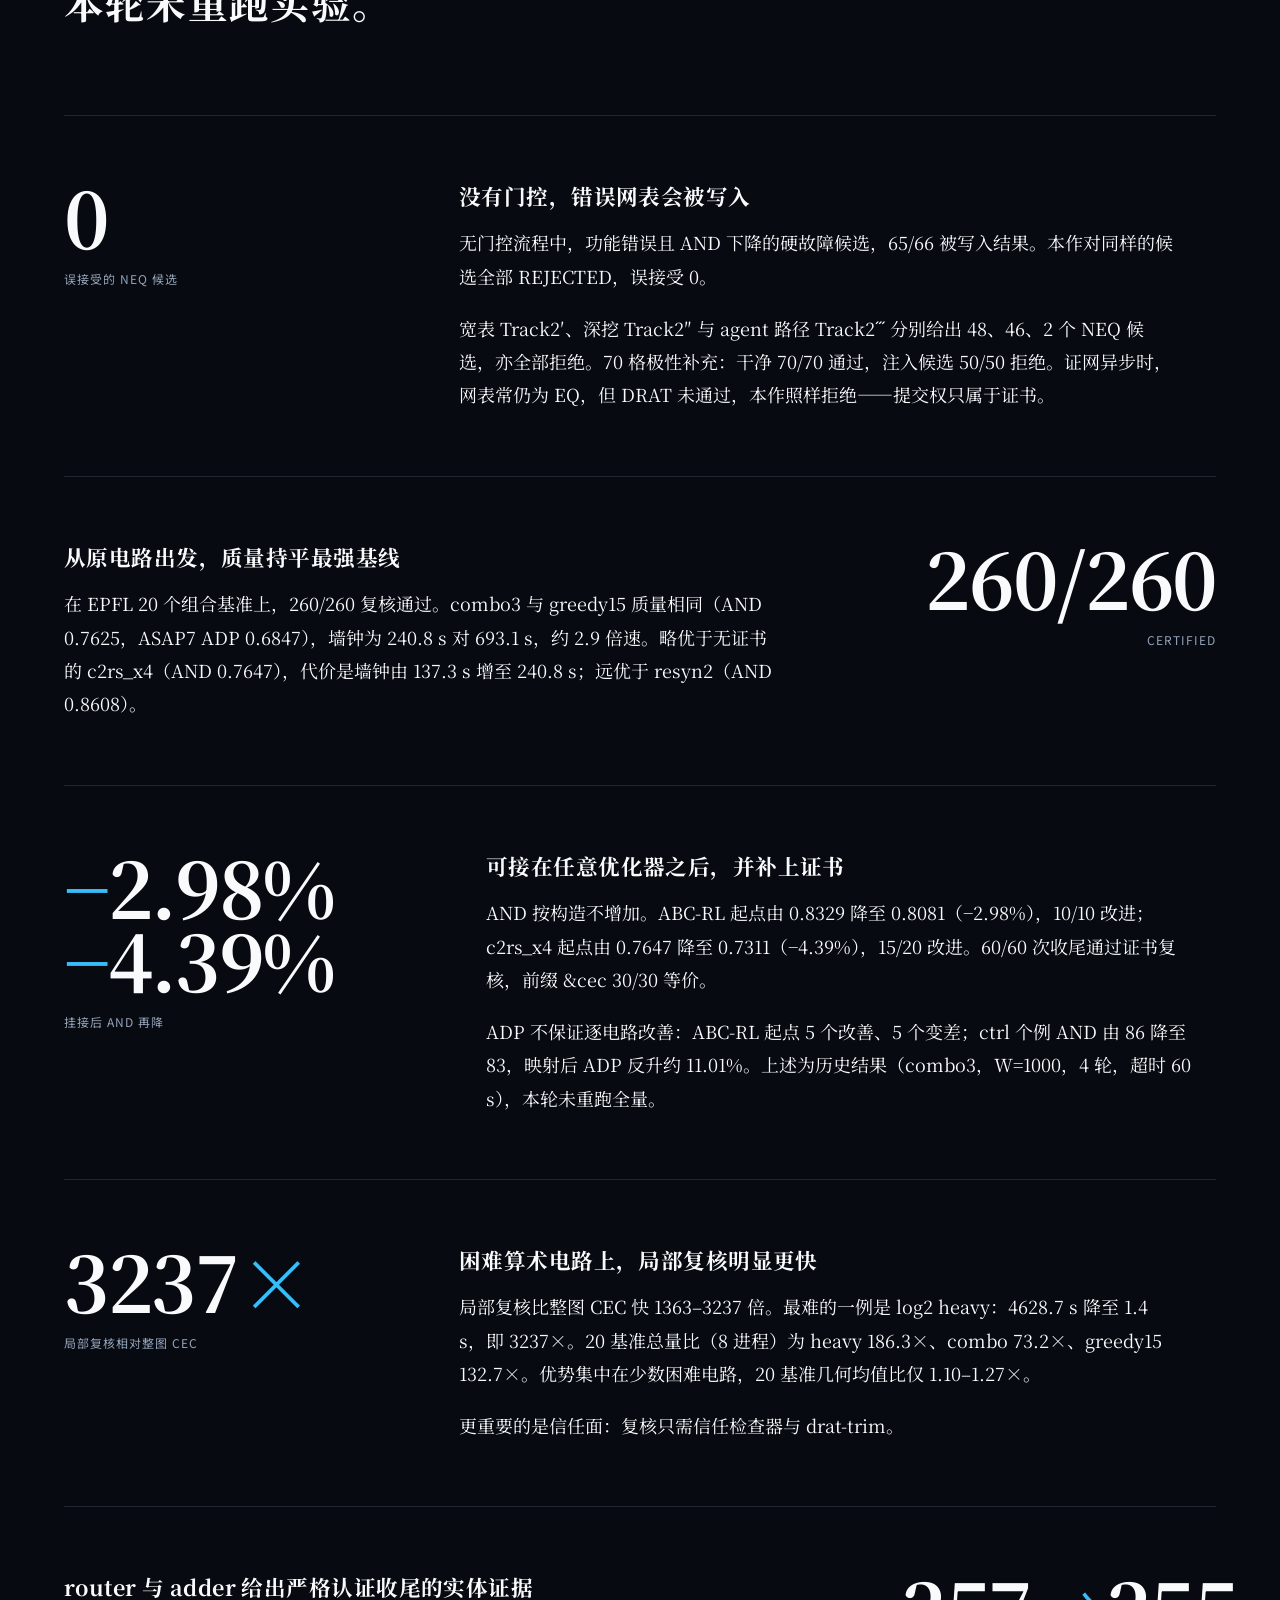
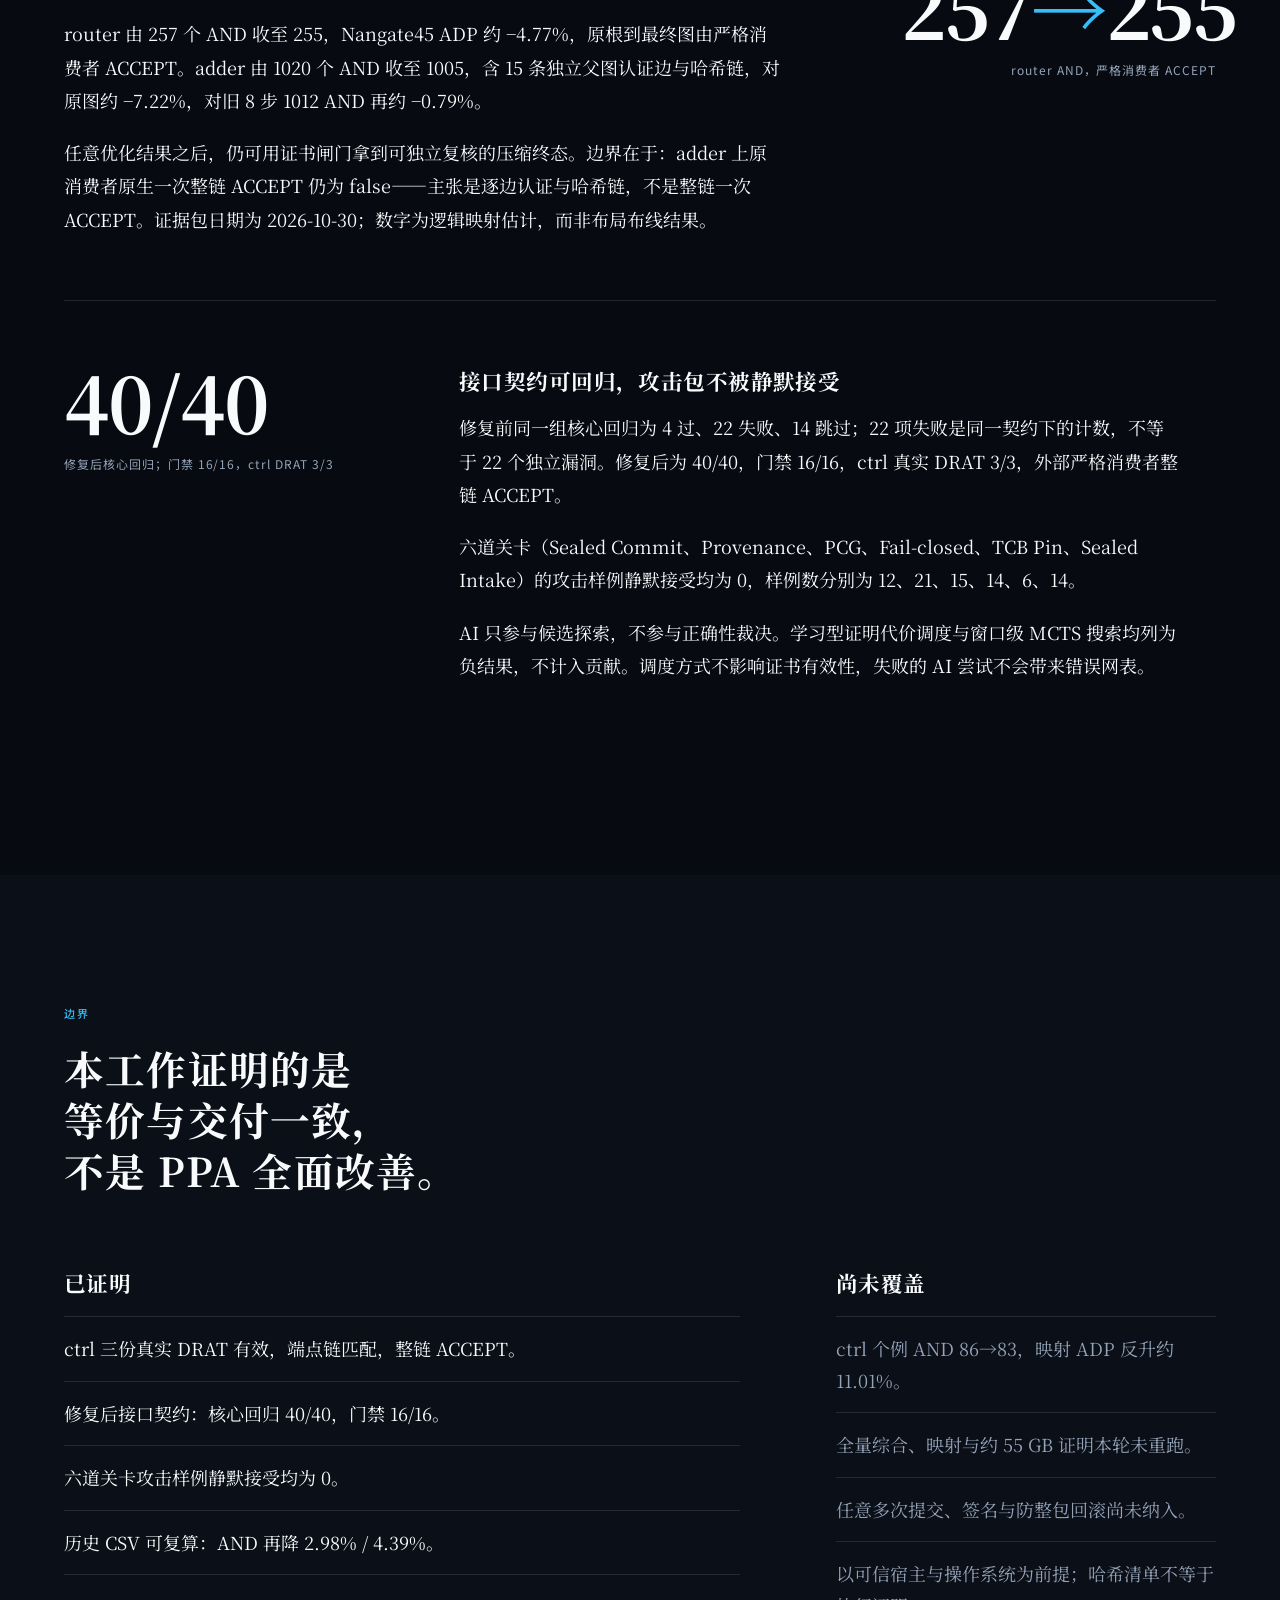
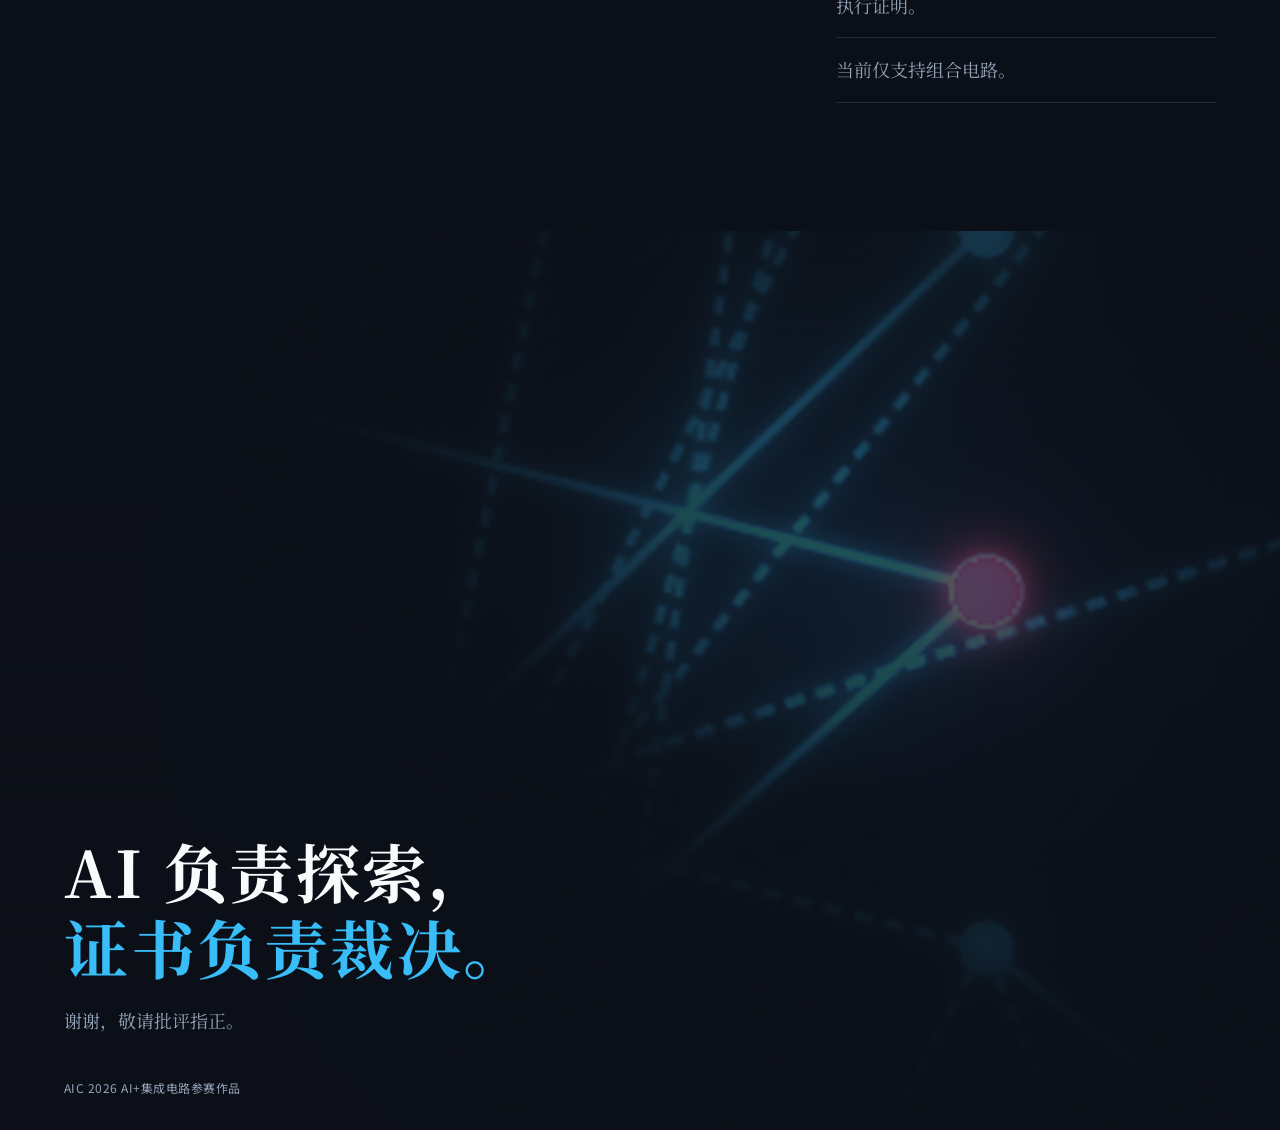
==== commit 5c89c4b7: "Remove team identifiers and personal links from the site" ====
--- a/index.html
+++ b/index.html
@@ -3,8 +3,8 @@
 <head>
   <meta charset="utf-8">
   <meta name="viewport" content="width=device-width, initial-scale=1">
-  <title>CFAS 证书引导的可信逻辑优化收尾器</title>
-  <meta name="description" content="组合 AIG 后处理的可信消费边界。AI 负责探索，证书负责裁决。最强奶龙队，AIC 2026 AI+集成电路。">
+  <title>TacitLumen — CFAS, certificate-guided finishing for trustworthy logic optimization</title>
+  <meta name="description" content="CFAS: certificate-guided finishing for trustworthy logic optimization. A certified consumption boundary for combinational AIG post-processing. AI explores; certificates decide.">
   <meta name="robots" content="index,follow">
   <link rel="preconnect" href="https://fonts.googleapis.com">
   <link rel="preconnect" href="https://fonts.gstatic.com" crossorigin>
@@ -16,7 +16,7 @@
   <a class="skip" href="#content">跳到正文</a>
 
   <header class="site-header">
-    <a class="wordmark" href="#top">CFAS</a>
+    <a class="wordmark" href="#top">TacitLumen <em>CFAS</em></a>
     <nav class="nav" aria-label="页面导航">
       <a href="#problem">问题</a>
       <a href="#gap">缺口</a>
@@ -31,12 +31,11 @@
     <img class="hero-bg" src="[data-uri]" width="1890" height="1063" alt="深色底上的发光网络：青蓝连线与节点，其中一枚节点呈红色辉光。">
     <div class="hero-shade" aria-hidden="true"></div>
     <p class="hero-meta">
-      <span>最强奶龙队</span>
-      <span>AIC 2026 AI+集成电路</span>
-      <span>团队编号 AIC-2026-12622244</span>
+      <span>AIC 2026 AI+集成电路参赛作品</span>
     </p>
     <div class="hero-copy">
       <h1><span>证书引导的</span><span>可信逻辑优化收尾器</span></h1>
+      <p class="tagline-en">Certificate-guided finishing for trustworthy logic optimization.</p>
       <p class="lead">组合 AIG 后处理的可信消费边界</p>
     </div>
   </section>
@@ -286,7 +285,7 @@
       <p class="thanks">谢谢，敬请批评指正。</p>
     </div>
     <footer class="site-footer">
-      <p class="foot-meta"><span>最强奶龙队</span><span>AIC 2026 AI+集成电路</span><span>团队编号 AIC-2026-12622244</span></p>
+      <p>AIC 2026 AI+集成电路参赛作品</p>
     </footer>
   </section>
 
--- a/styles.css
+++ b/styles.css
@@ -72,12 +72,20 @@
 .wordmark {
   font-family: var(--sans);
   font-weight: 700;
-  letter-spacing: 0.16em;
+  letter-spacing: 0.14em;
   font-size: 12px;
   color: var(--text);
   text-decoration: none;
 }
+.wordmark em {
+  font-style: normal;
+  font-weight: 500;
+  letter-spacing: 0.16em;
+  color: var(--muted);
+  margin-left: 0.7em;
+}
 .wordmark:hover { text-decoration: none; color: var(--accent); }
+.wordmark:hover em { color: var(--accent); }
 
 .nav {
   display: flex;
@@ -153,8 +161,18 @@
 }
 .hero h1 span { display: block; white-space: nowrap; }
 
+.hero .tagline-en {
+  margin: 22px 0 0;
+  max-width: 28em;
+  color: var(--text);
+  font-family: var(--serif);
+  font-size: clamp(1.02rem, 1.7vw, 1.28rem);
+  font-weight: 400;
+  letter-spacing: 0.01em;
+  line-height: 1.45;
+}
 .hero .lead {
-  margin: 28px 0 0;
+  margin: 14px 0 0;
   color: var(--accent);
   font-size: clamp(0.95rem, 1.45vw, 1.12rem);
   font-weight: 500;
@@ -569,7 +587,8 @@
   .hero-meta { top: 76px; max-width: calc(100% - 44px); }
   .hero-copy { padding-bottom: 64px; }
   .hero h1 { font-size: clamp(1.95rem, 8.2vw, 2.35rem); letter-spacing: 0.02em; }
-  .hero .lead { letter-spacing: 0.06em; margin-top: 18px; font-size: 0.92rem; }
+  .hero .tagline-en { margin-top: 16px; font-size: 0.98rem; }
+  .hero .lead { letter-spacing: 0.06em; margin-top: 12px; font-size: 0.92rem; }
   .hero-copy { padding-bottom: 52px; }
 
   section { padding: 88px 0; }
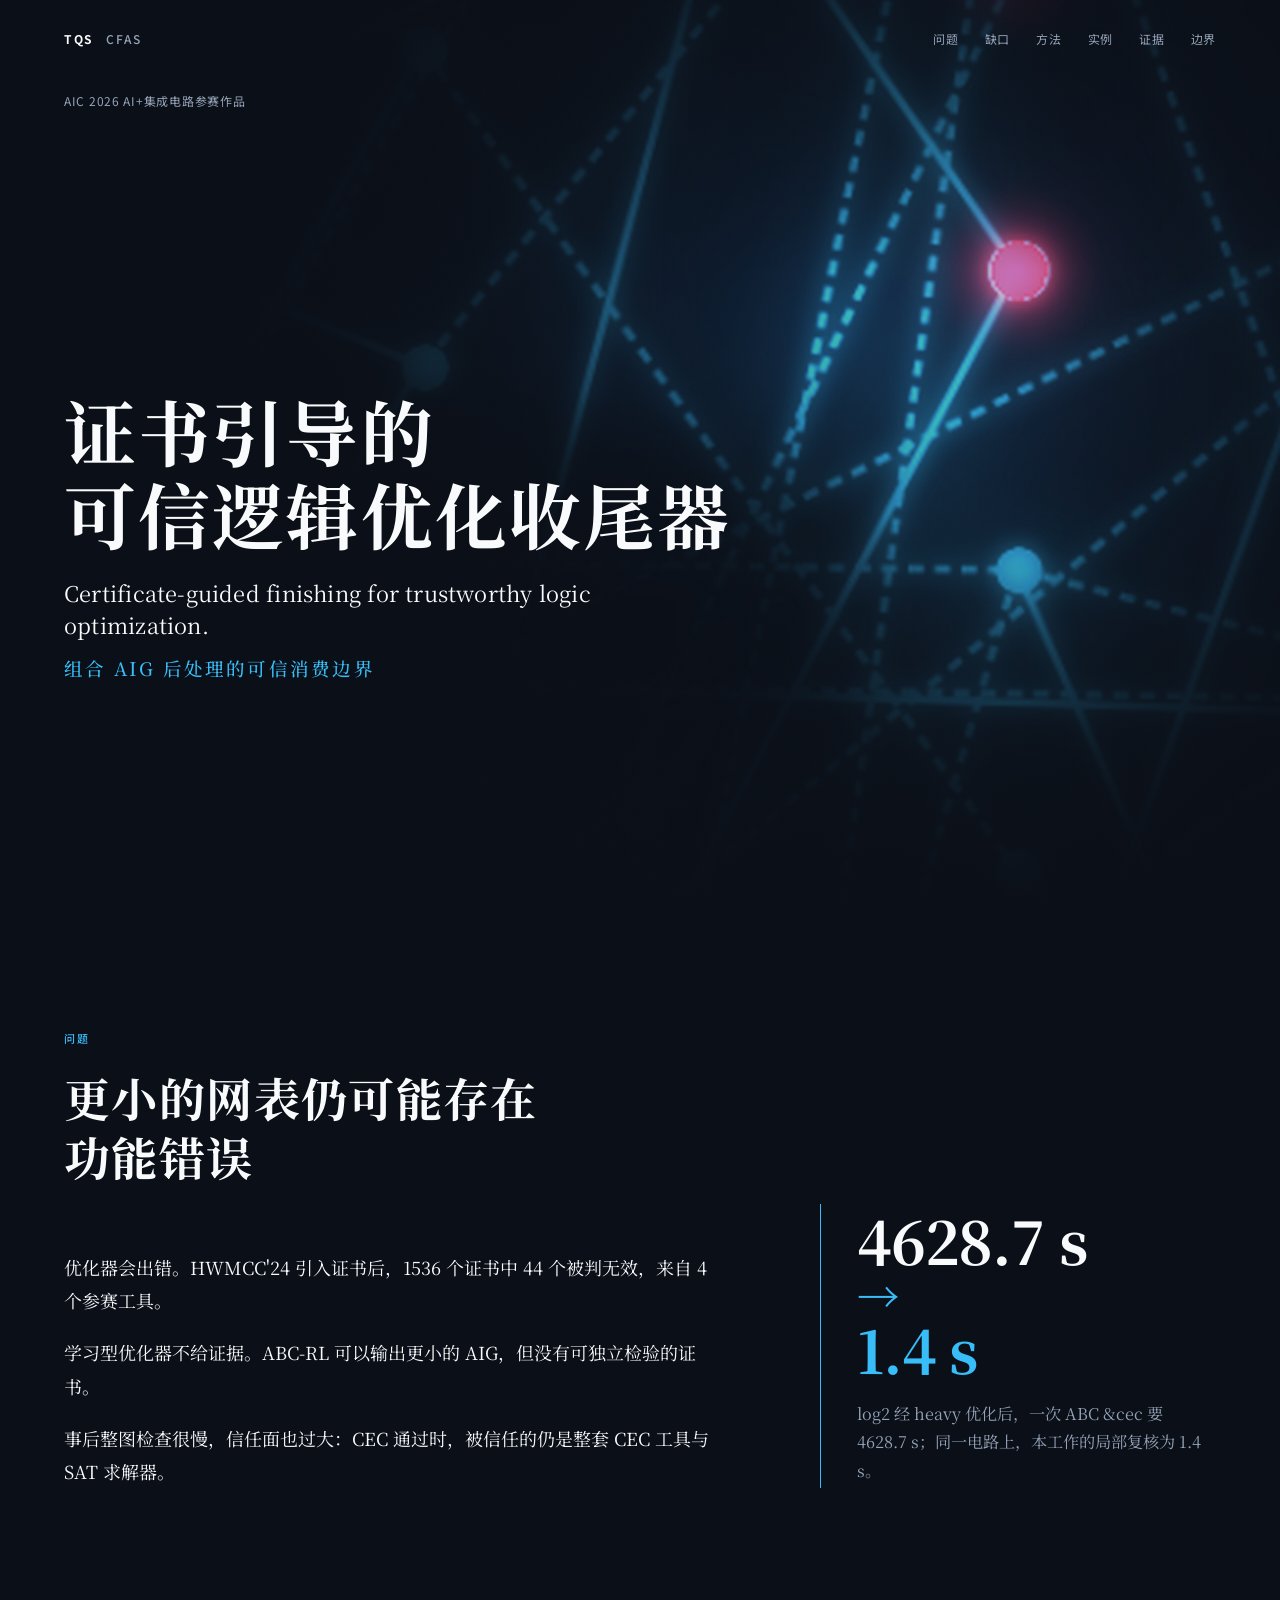
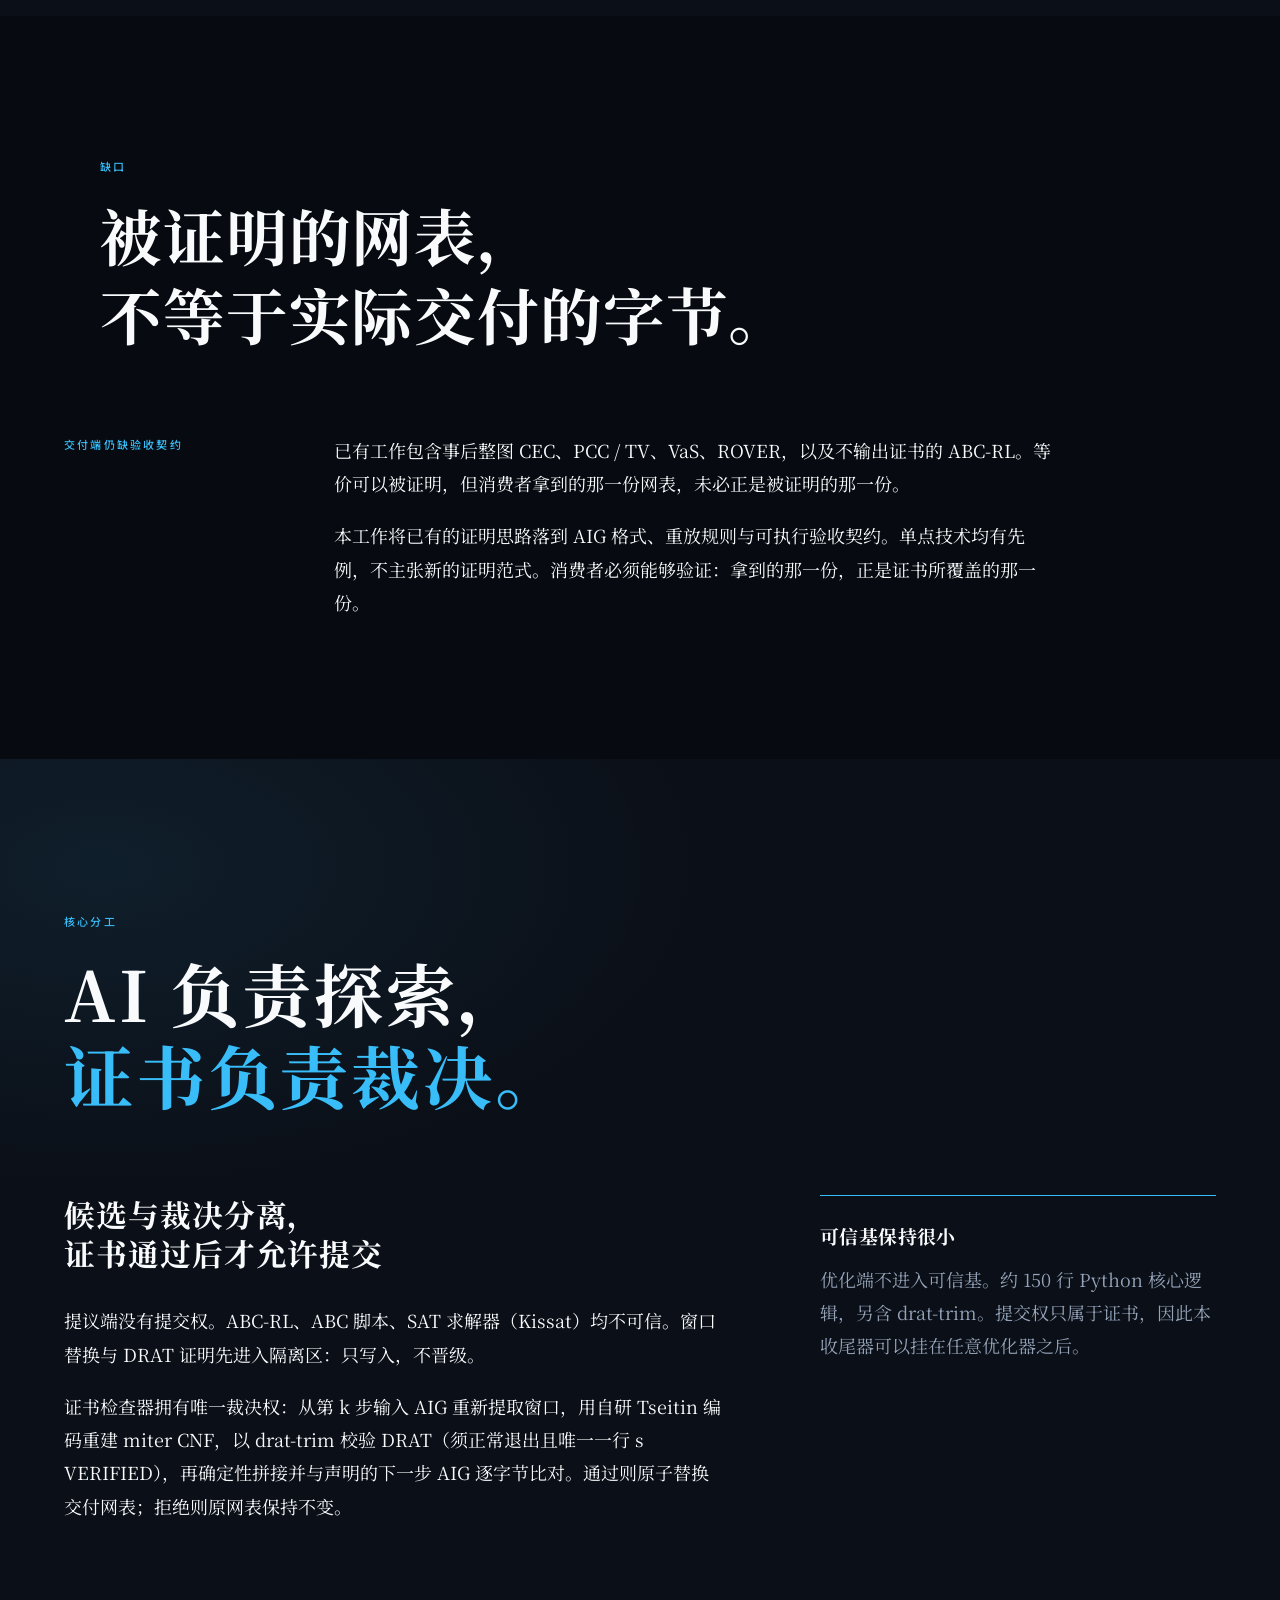
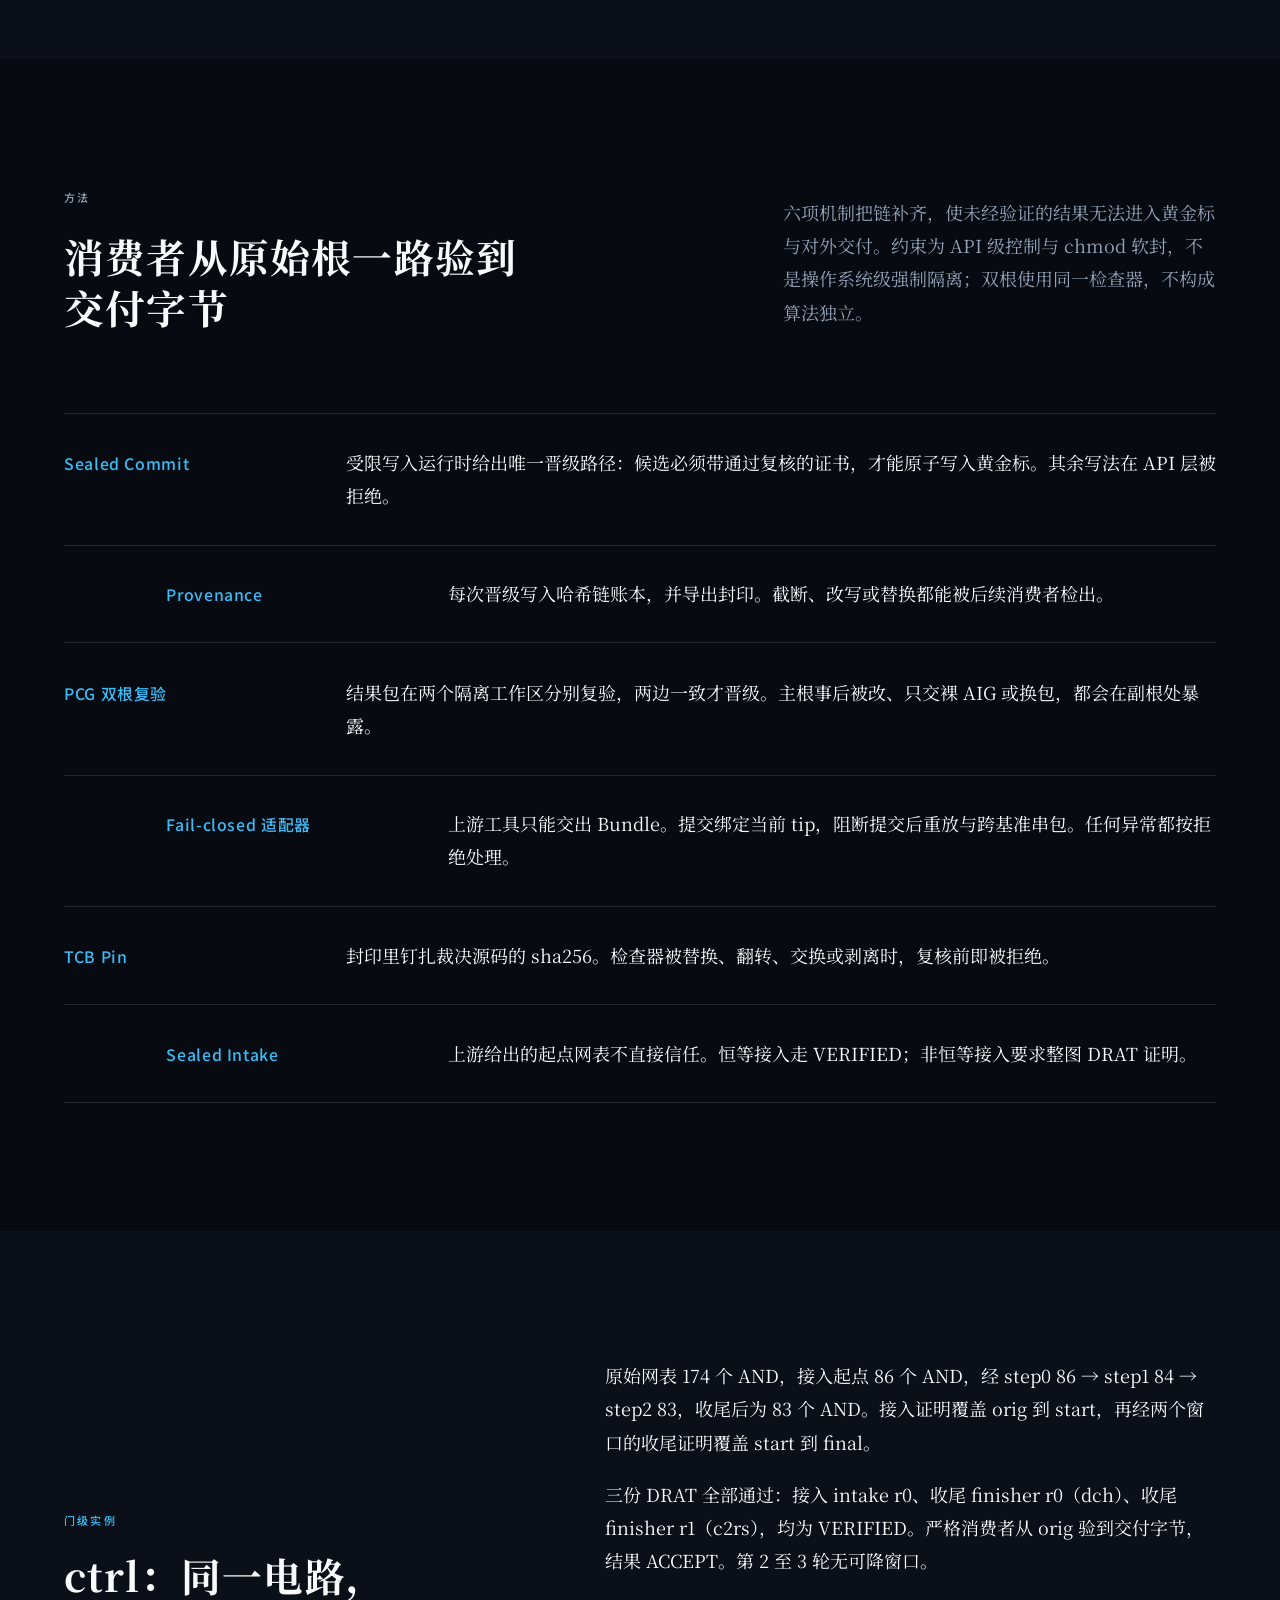
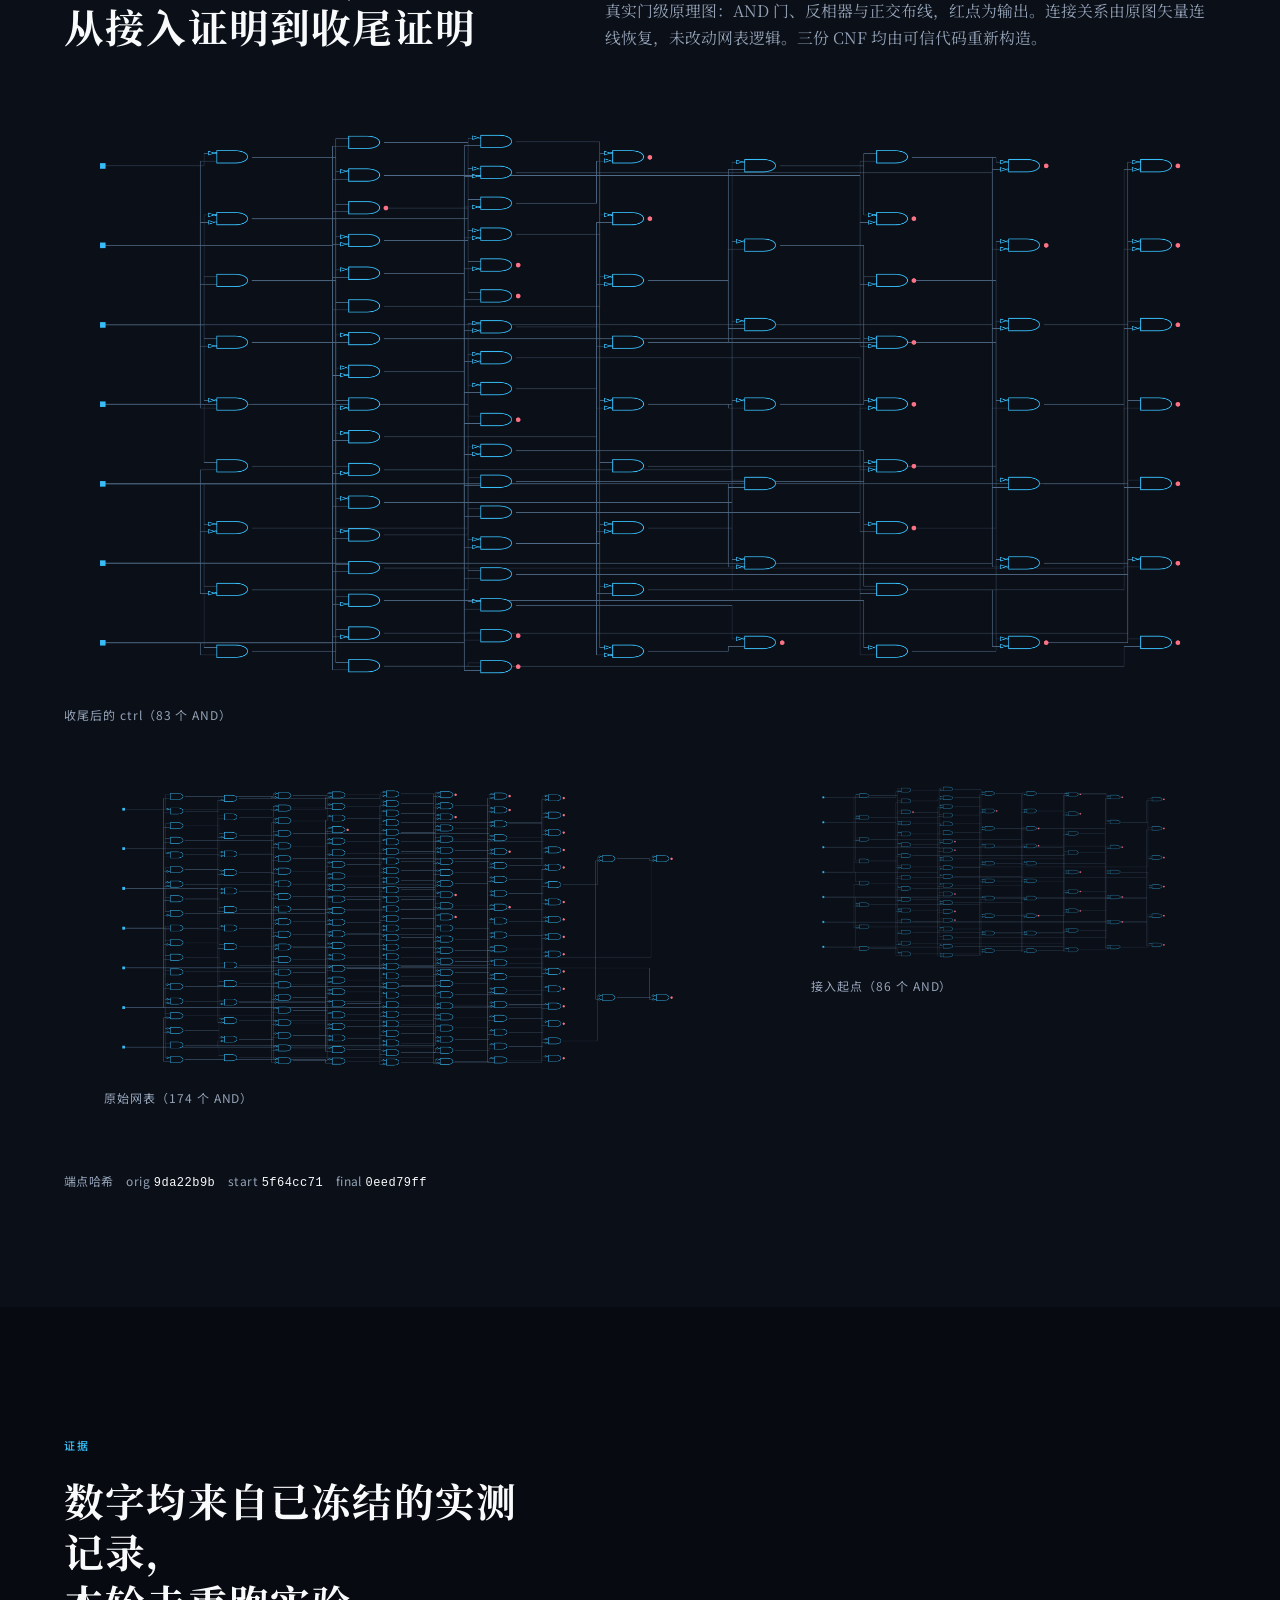
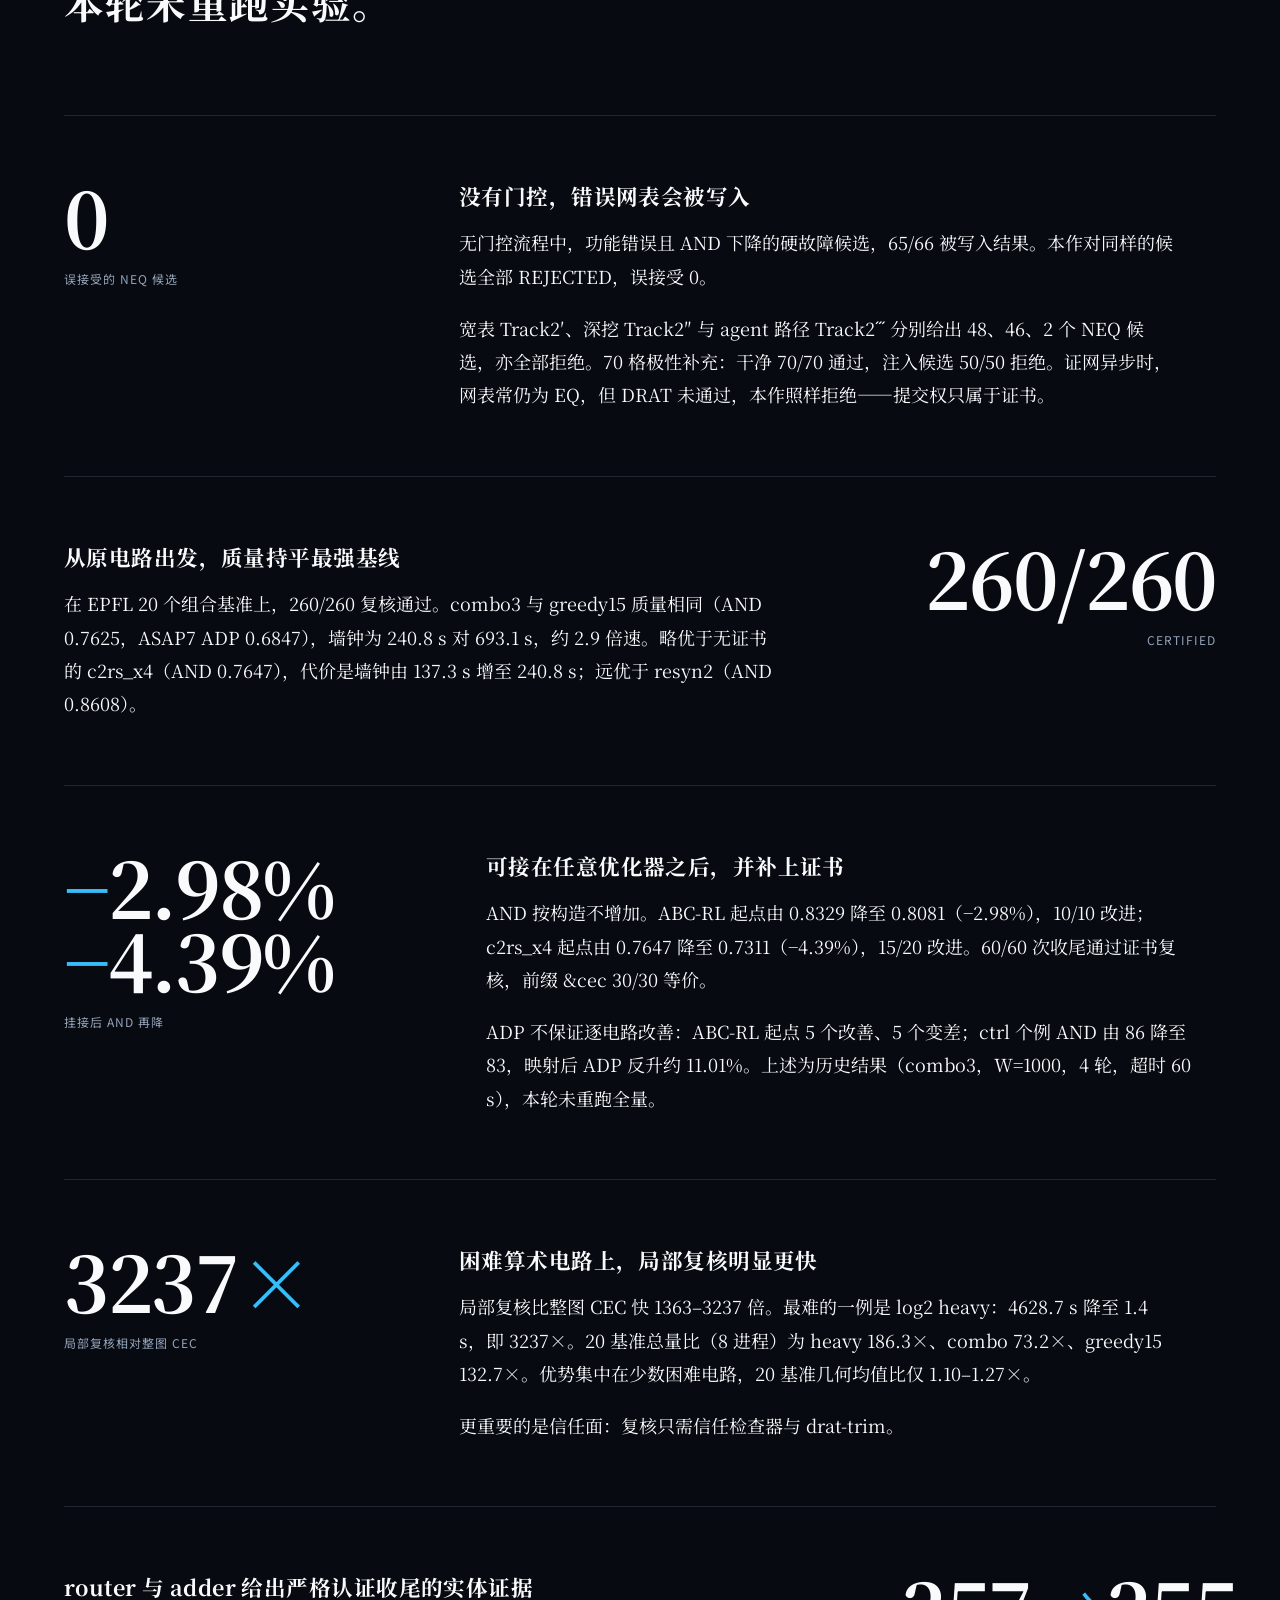
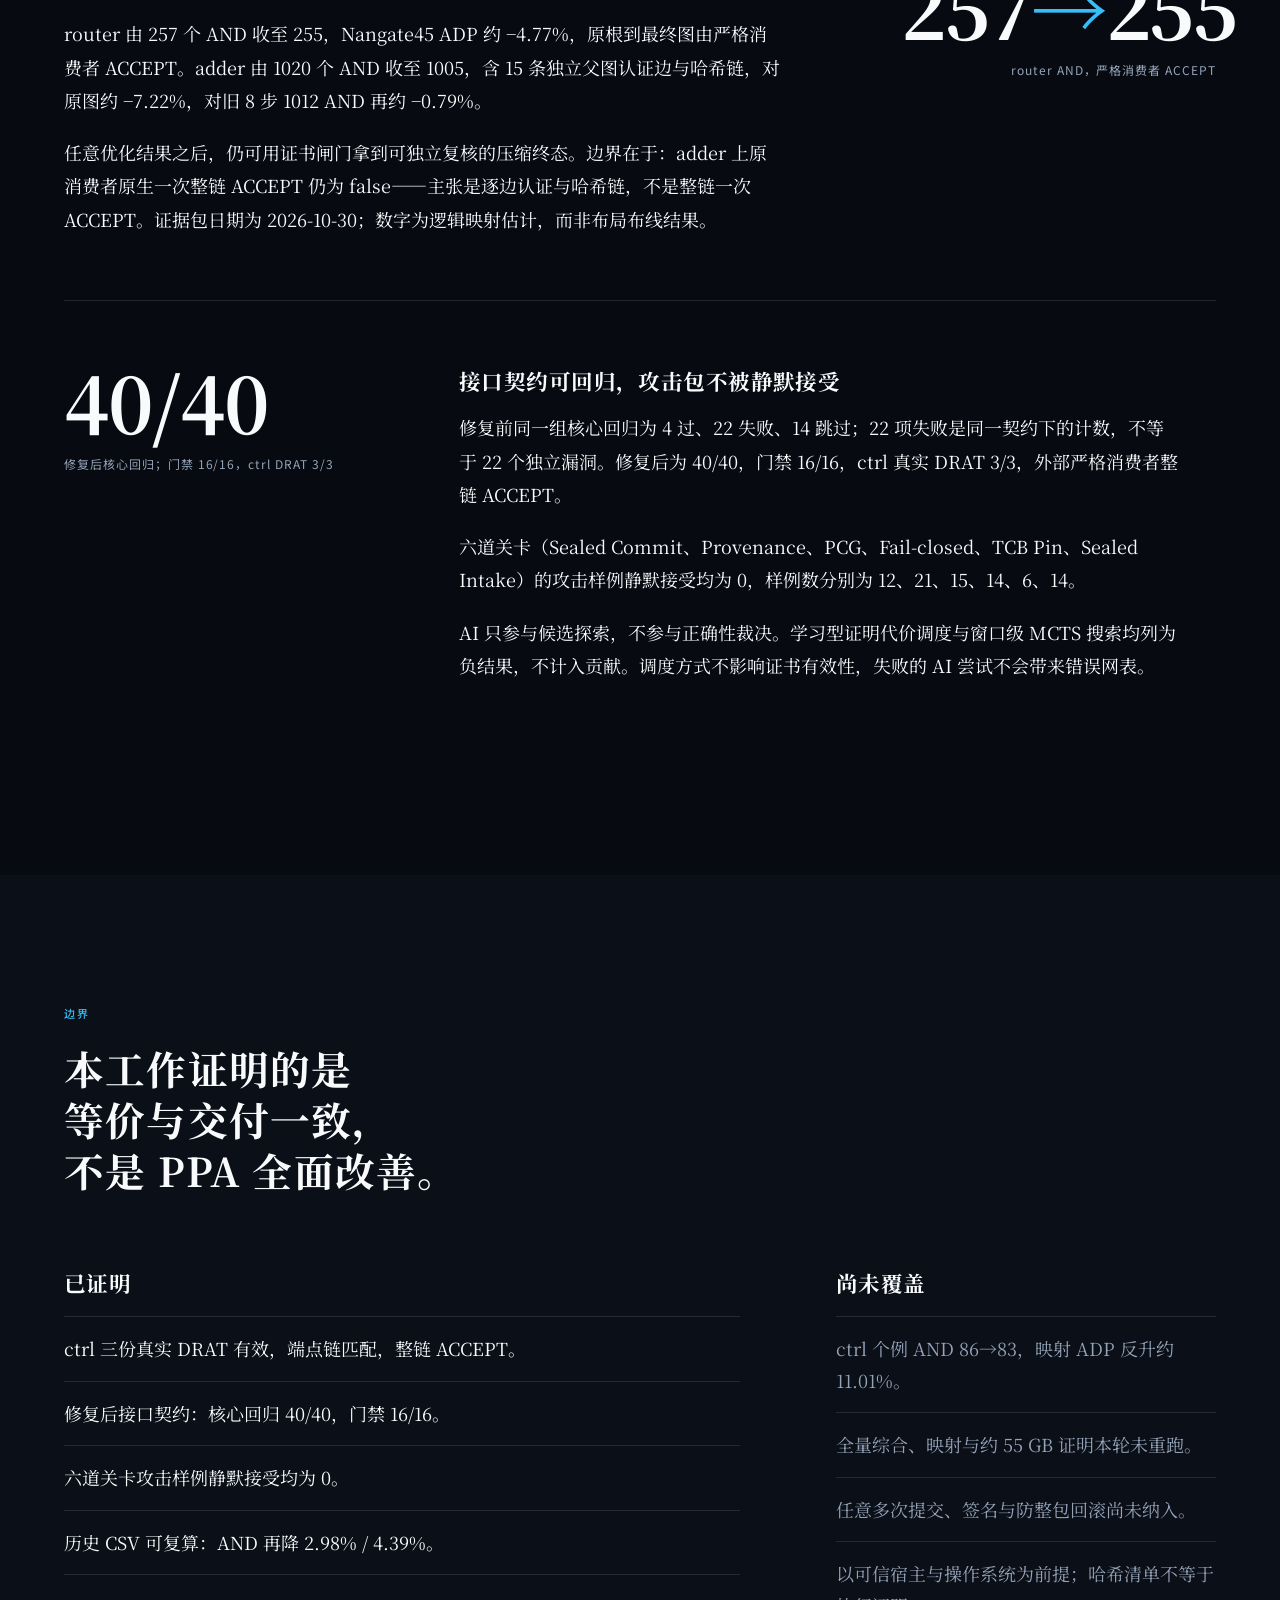
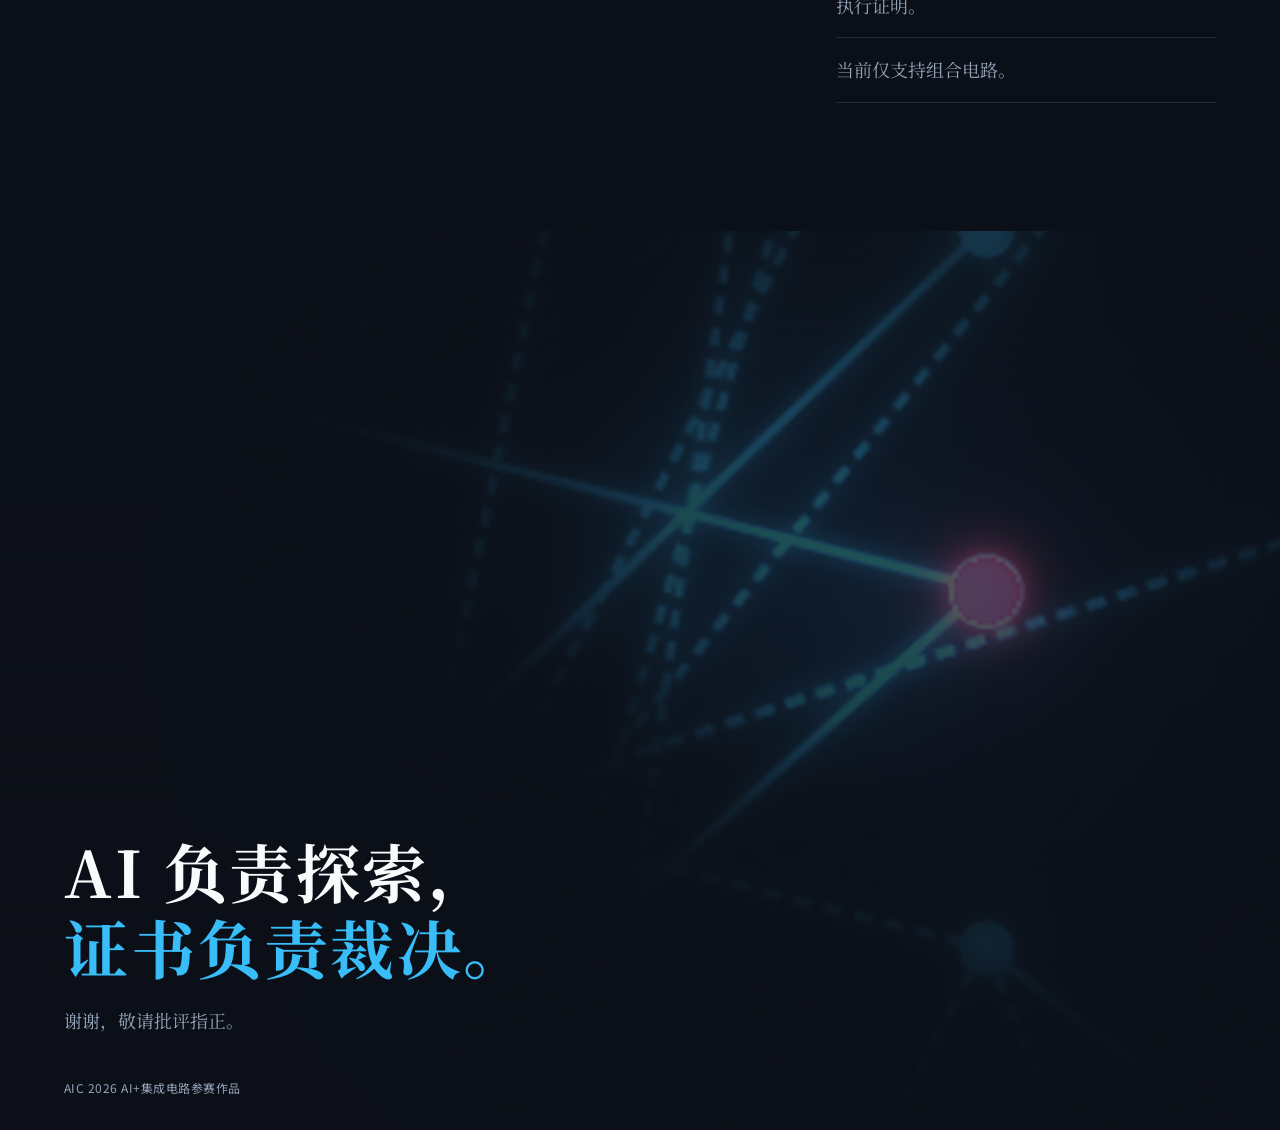
==== commit 9484cbb6: "Use TQS wordmark and keep identifiers off the site" ====
--- a/index.html
+++ b/index.html
@@ -3,7 +3,7 @@
 <head>
   <meta charset="utf-8">
   <meta name="viewport" content="width=device-width, initial-scale=1">
-  <title>TacitLumen — CFAS, certificate-guided finishing for trustworthy logic optimization</title>
+  <title>TQS — CFAS, certificate-guided finishing for trustworthy logic optimization</title>
   <meta name="description" content="CFAS: certificate-guided finishing for trustworthy logic optimization. A certified consumption boundary for combinational AIG post-processing. AI explores; certificates decide.">
   <meta name="robots" content="index,follow">
   <link rel="preconnect" href="https://fonts.googleapis.com">
@@ -16,7 +16,7 @@
   <a class="skip" href="#content">跳到正文</a>
 
   <header class="site-header">
-    <a class="wordmark" href="#top">TacitLumen <em>CFAS</em></a>
+    <a class="wordmark" href="#top">TQS <em>CFAS</em></a>
     <nav class="nav" aria-label="页面导航">
       <a href="#problem">问题</a>
       <a href="#gap">缺口</a>
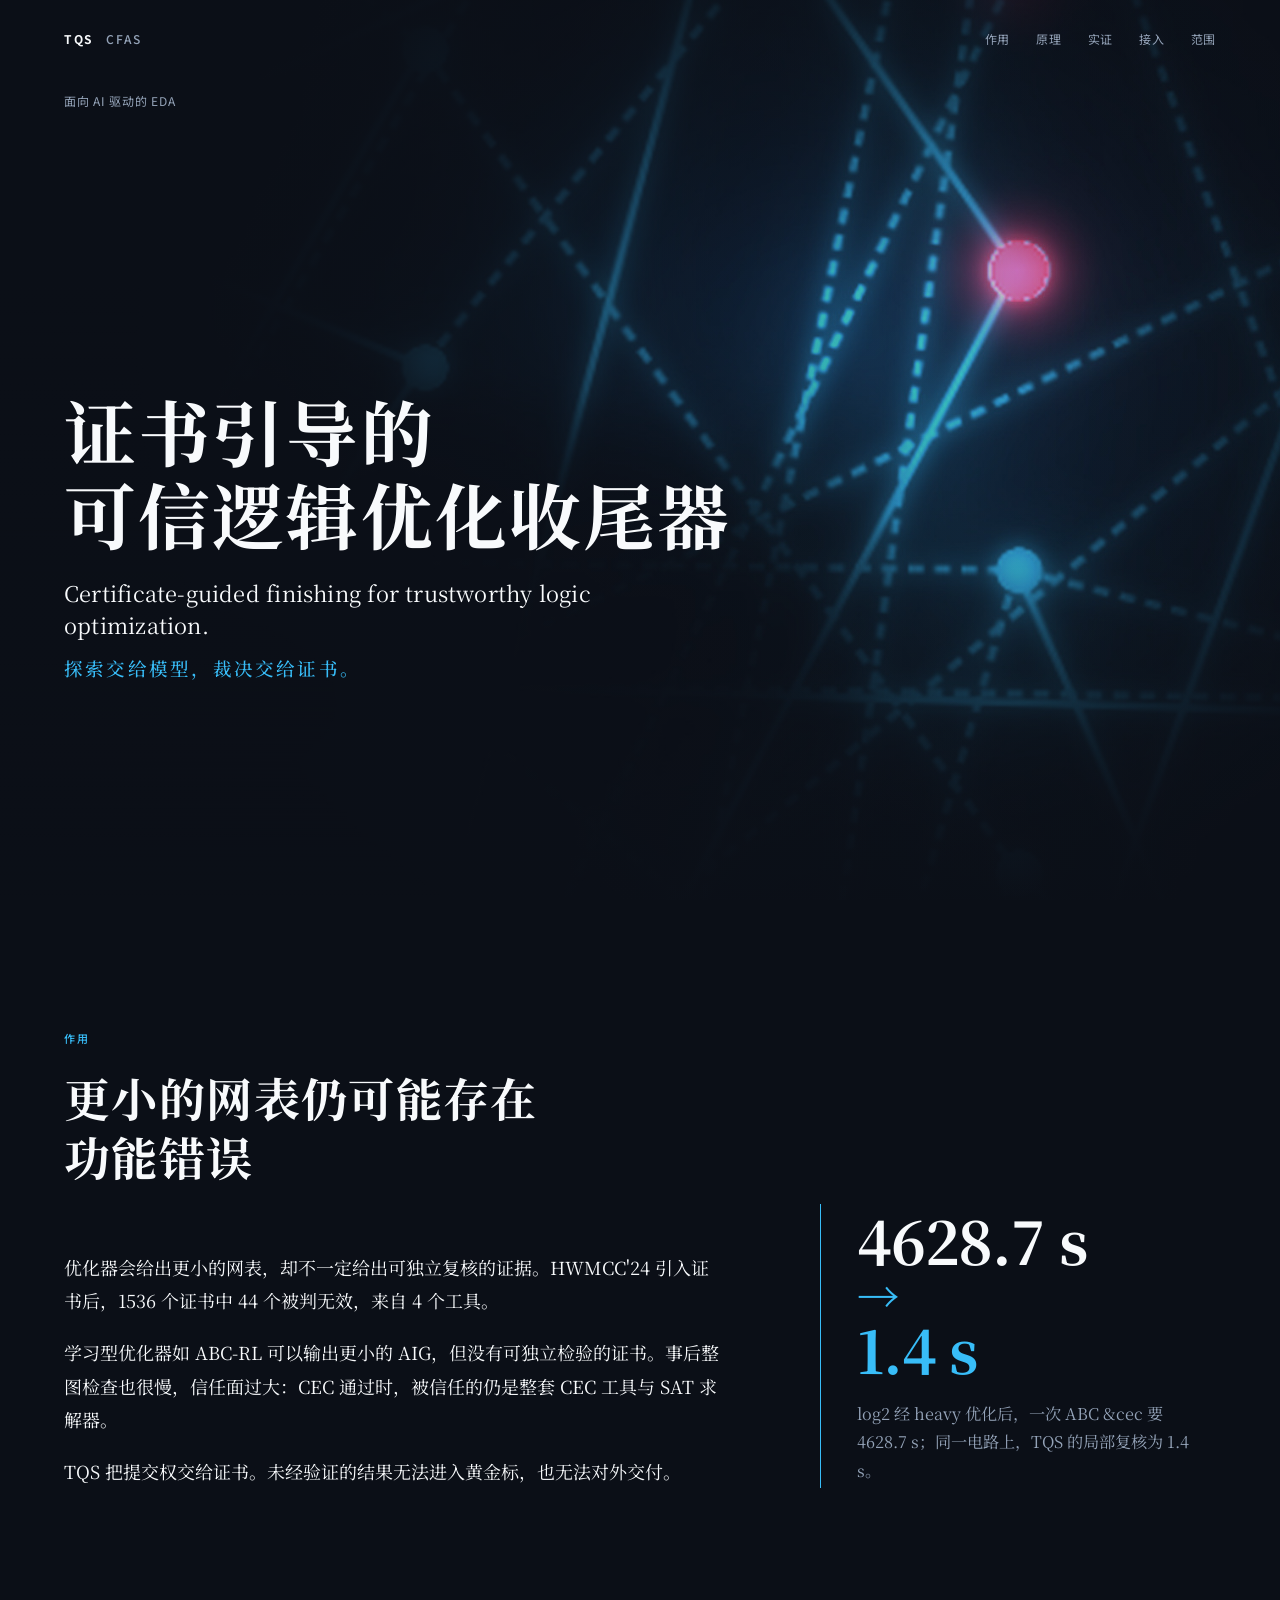
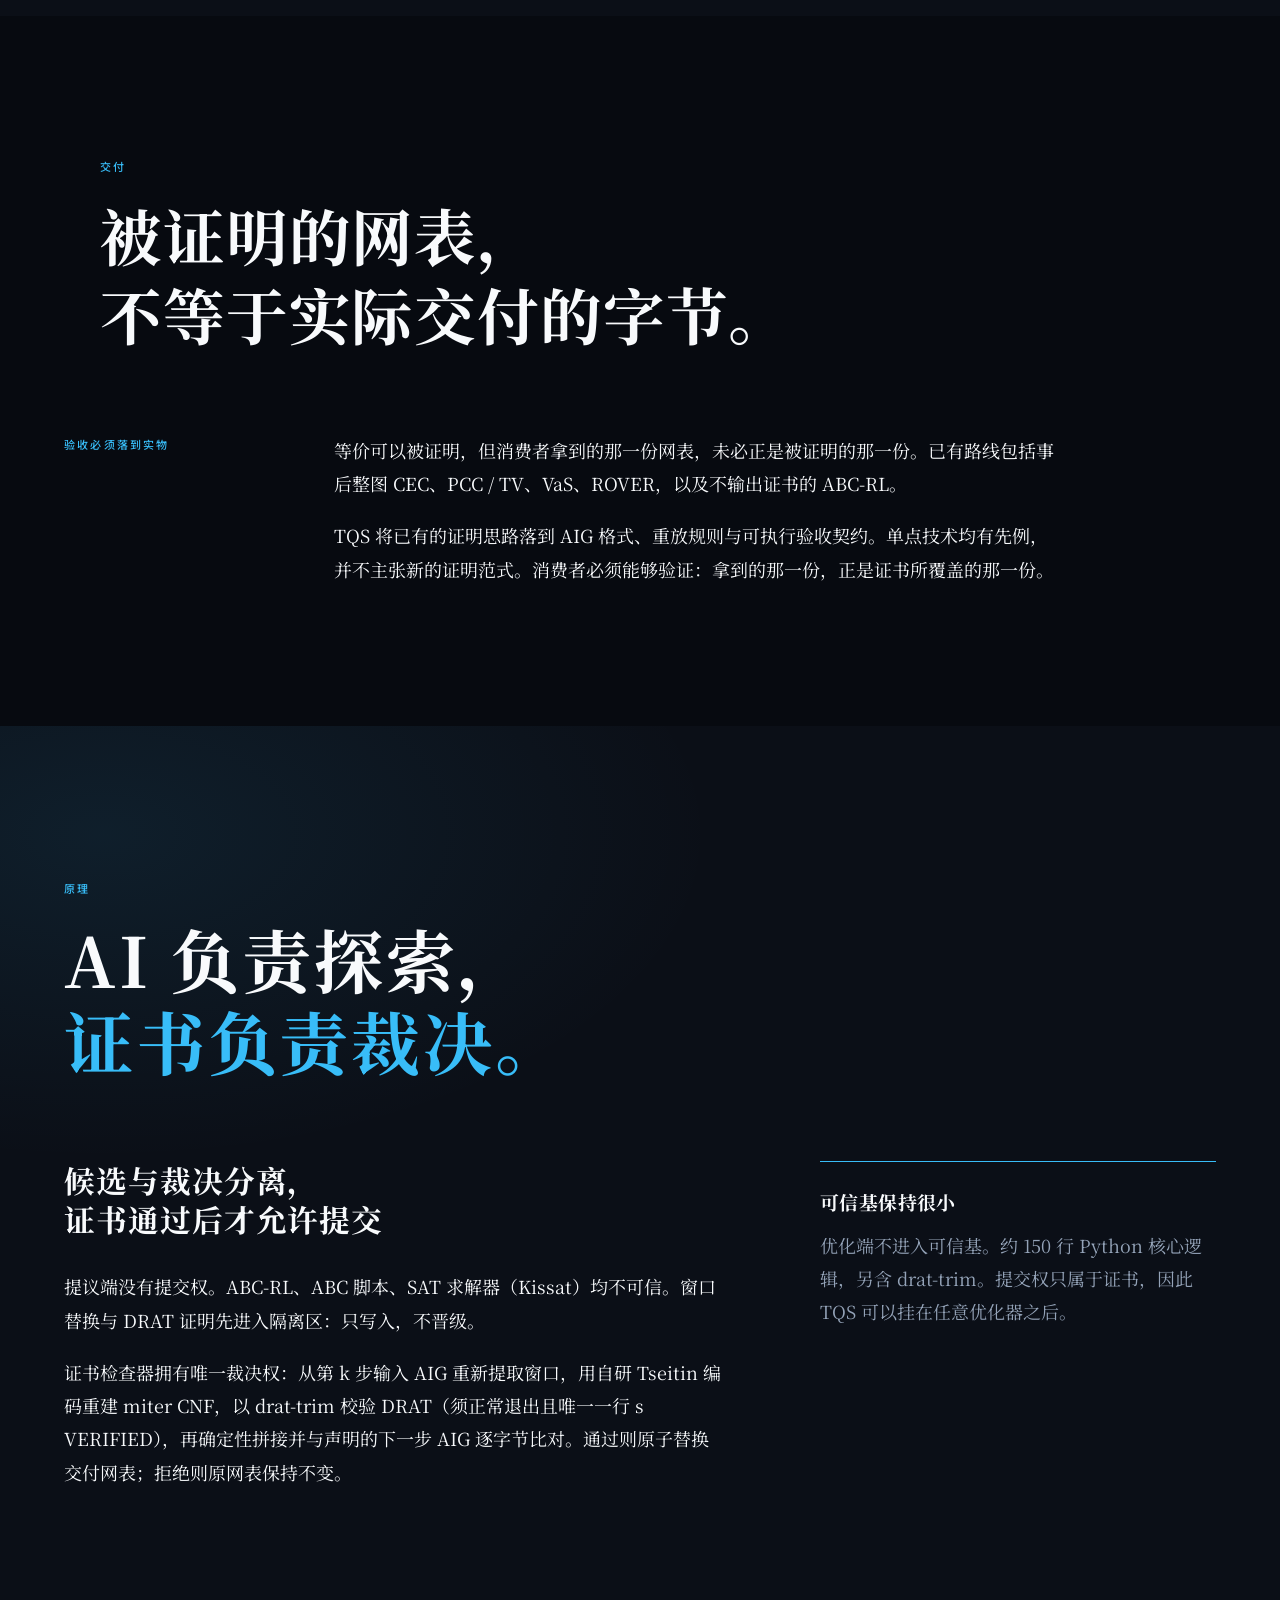
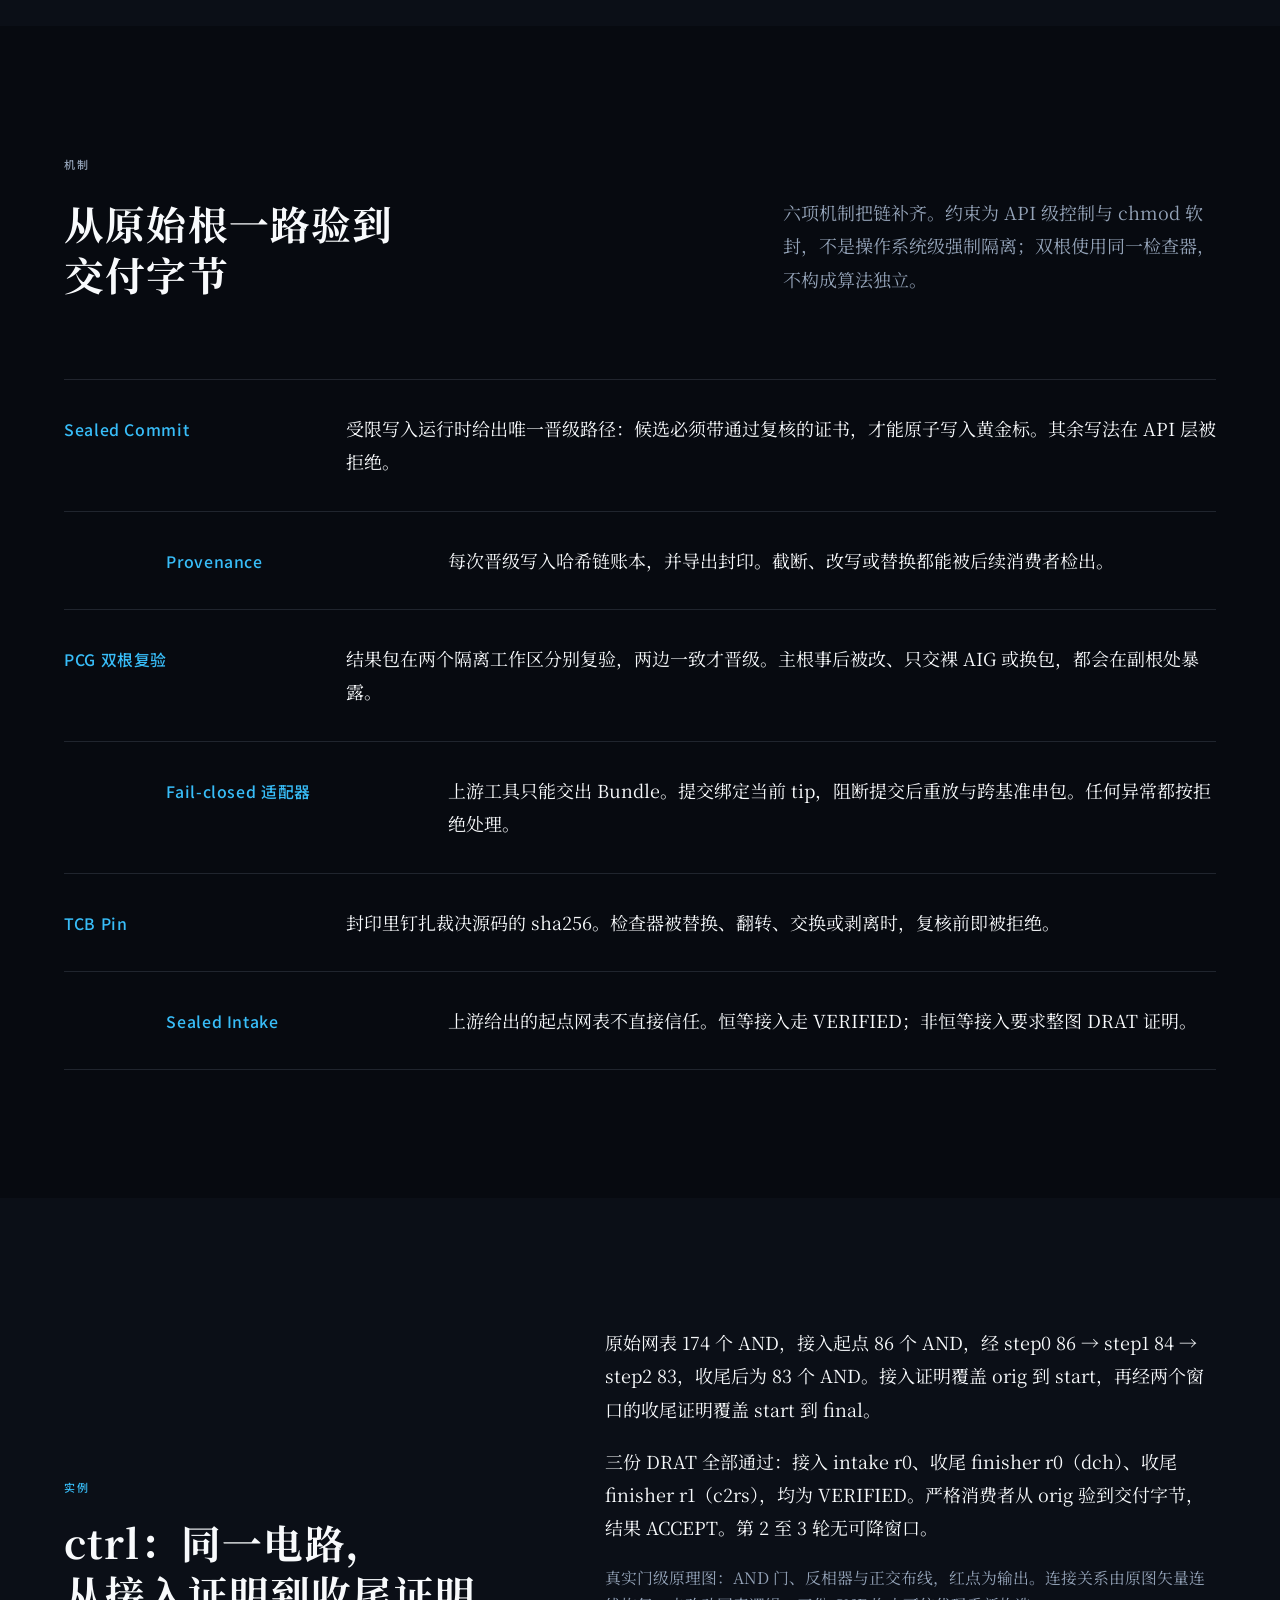
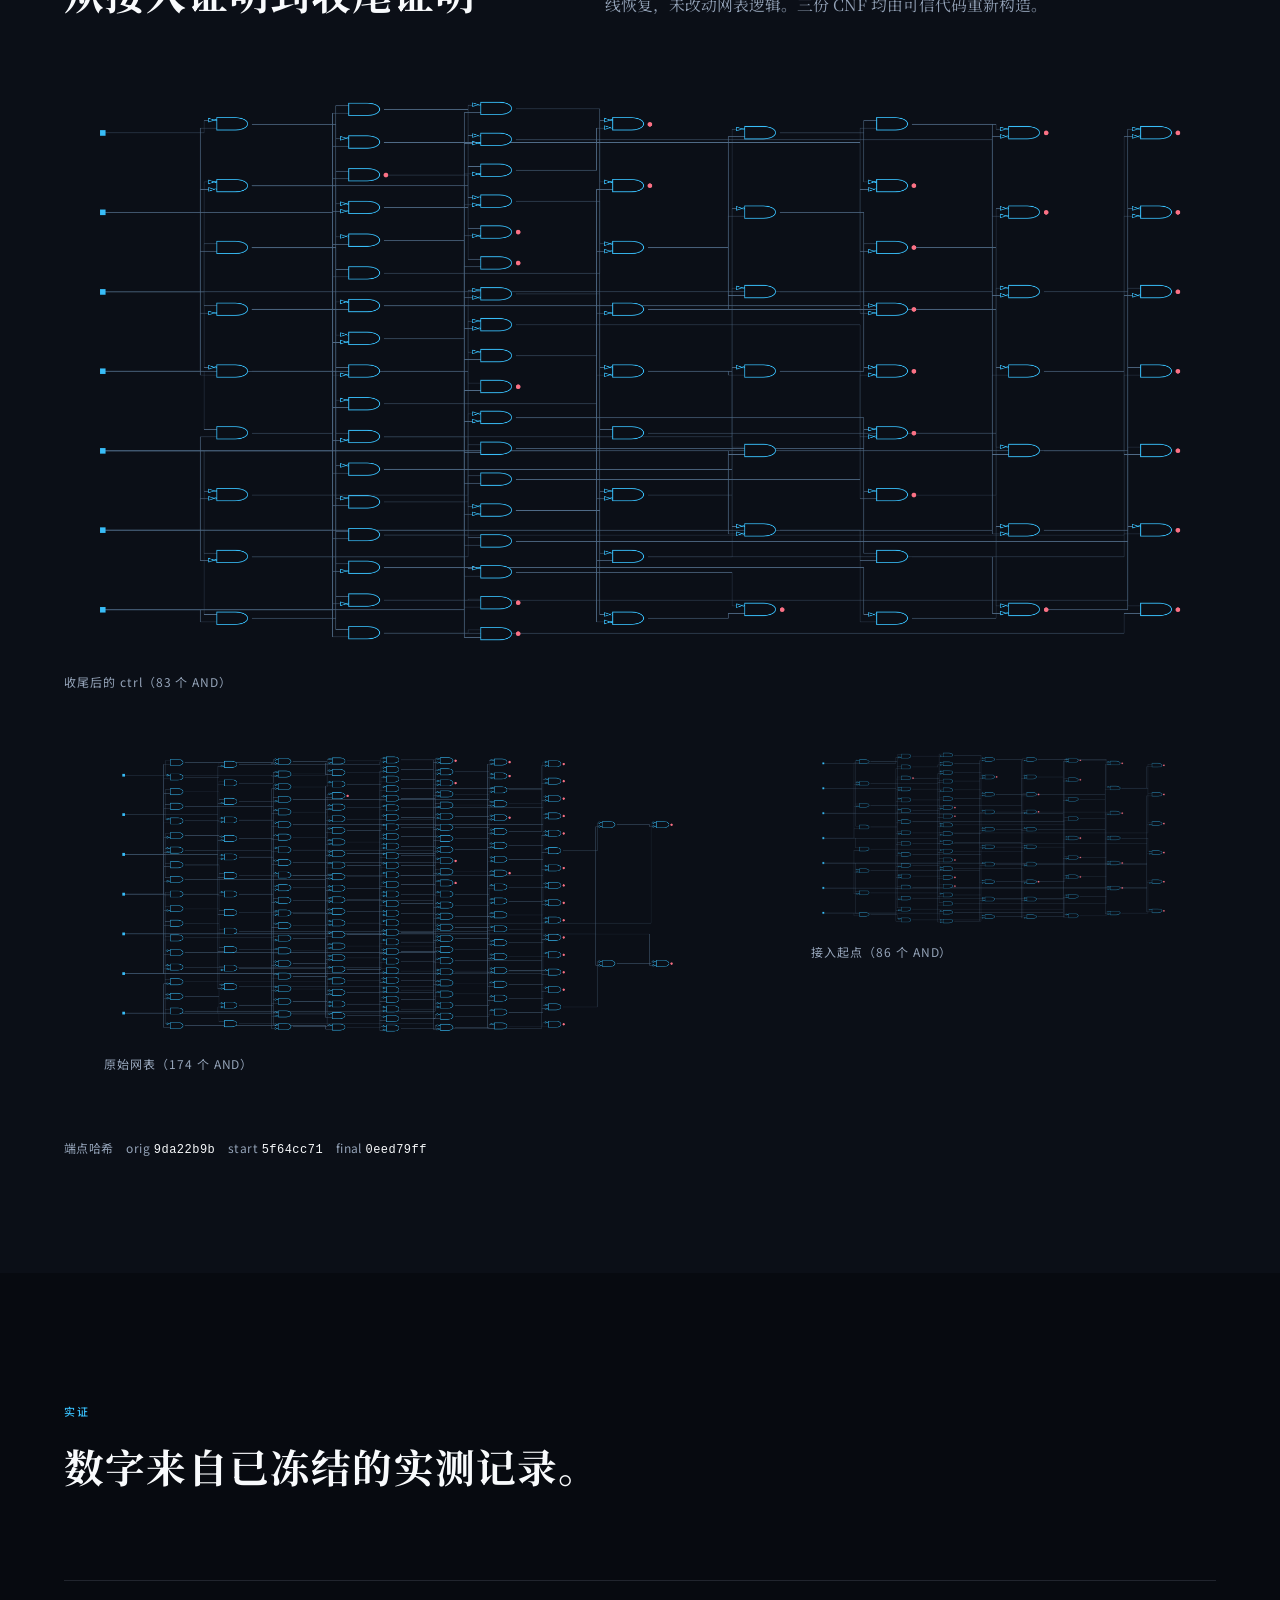
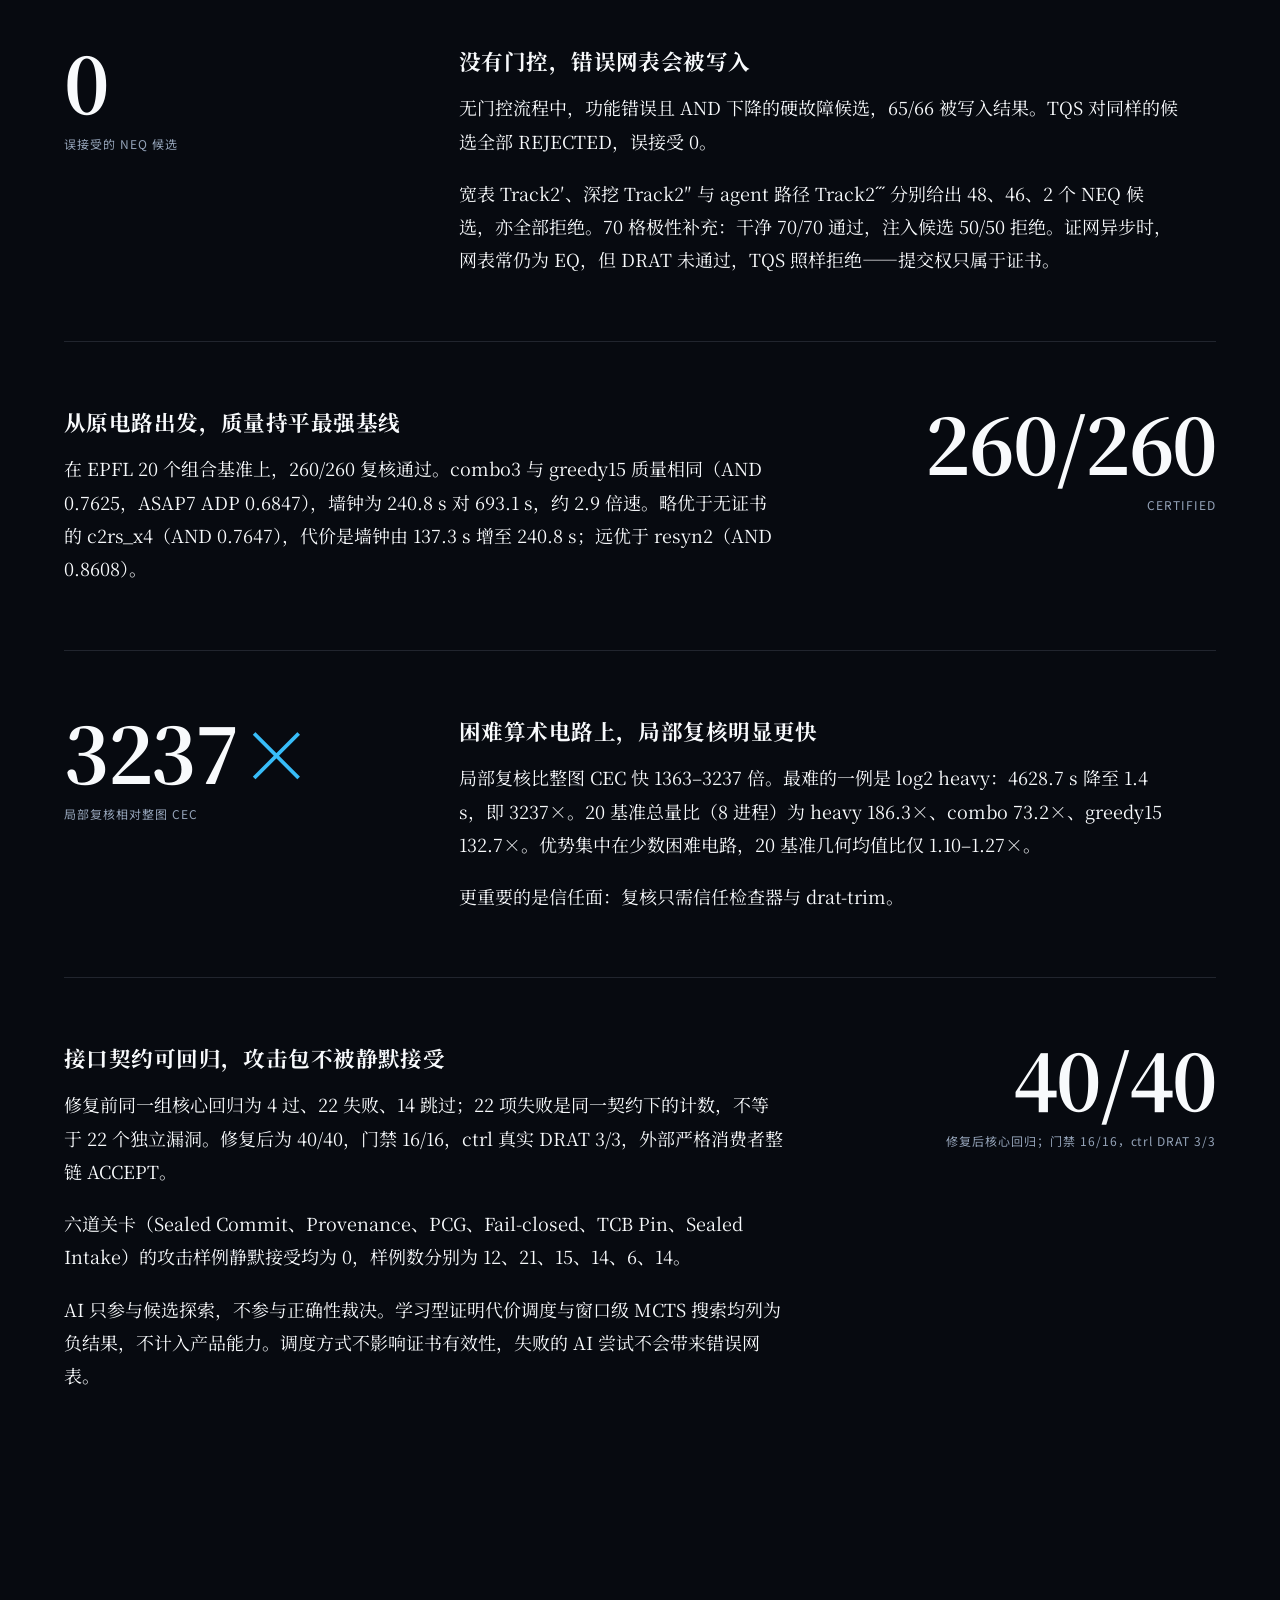
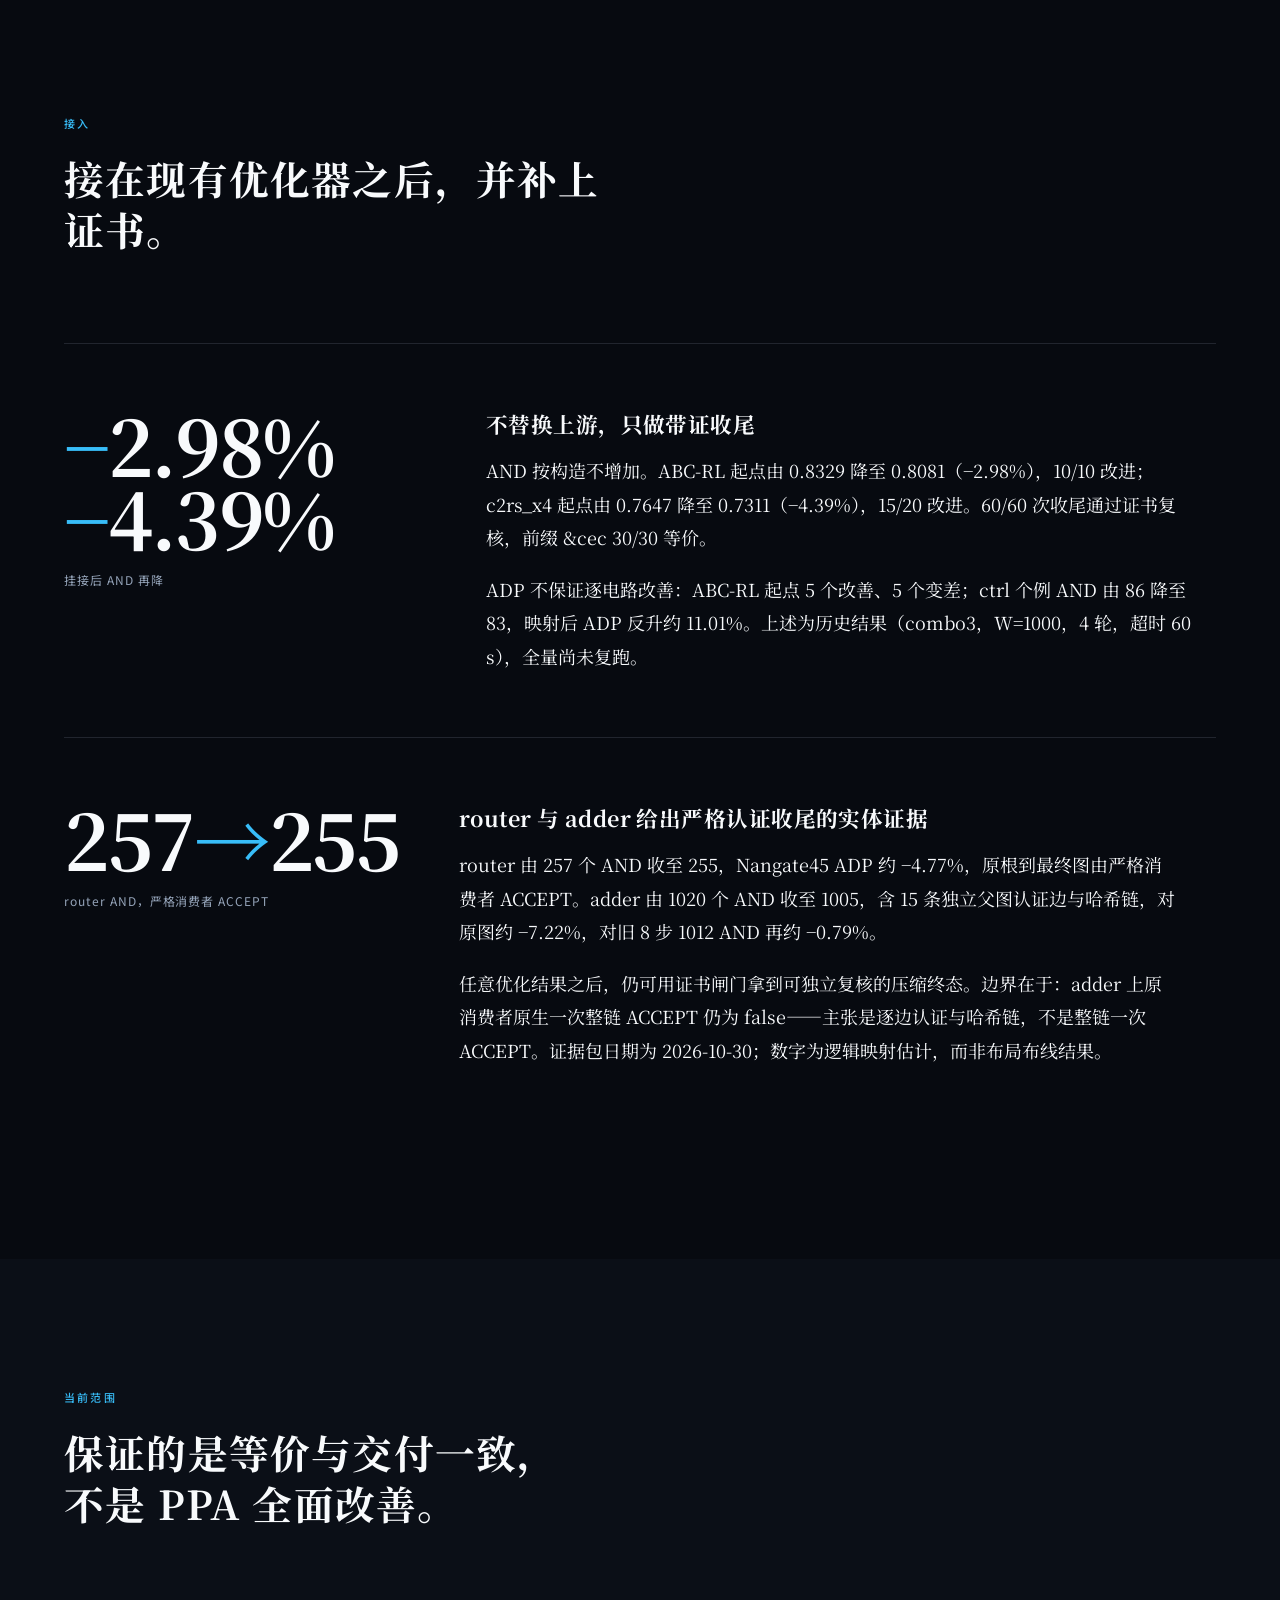
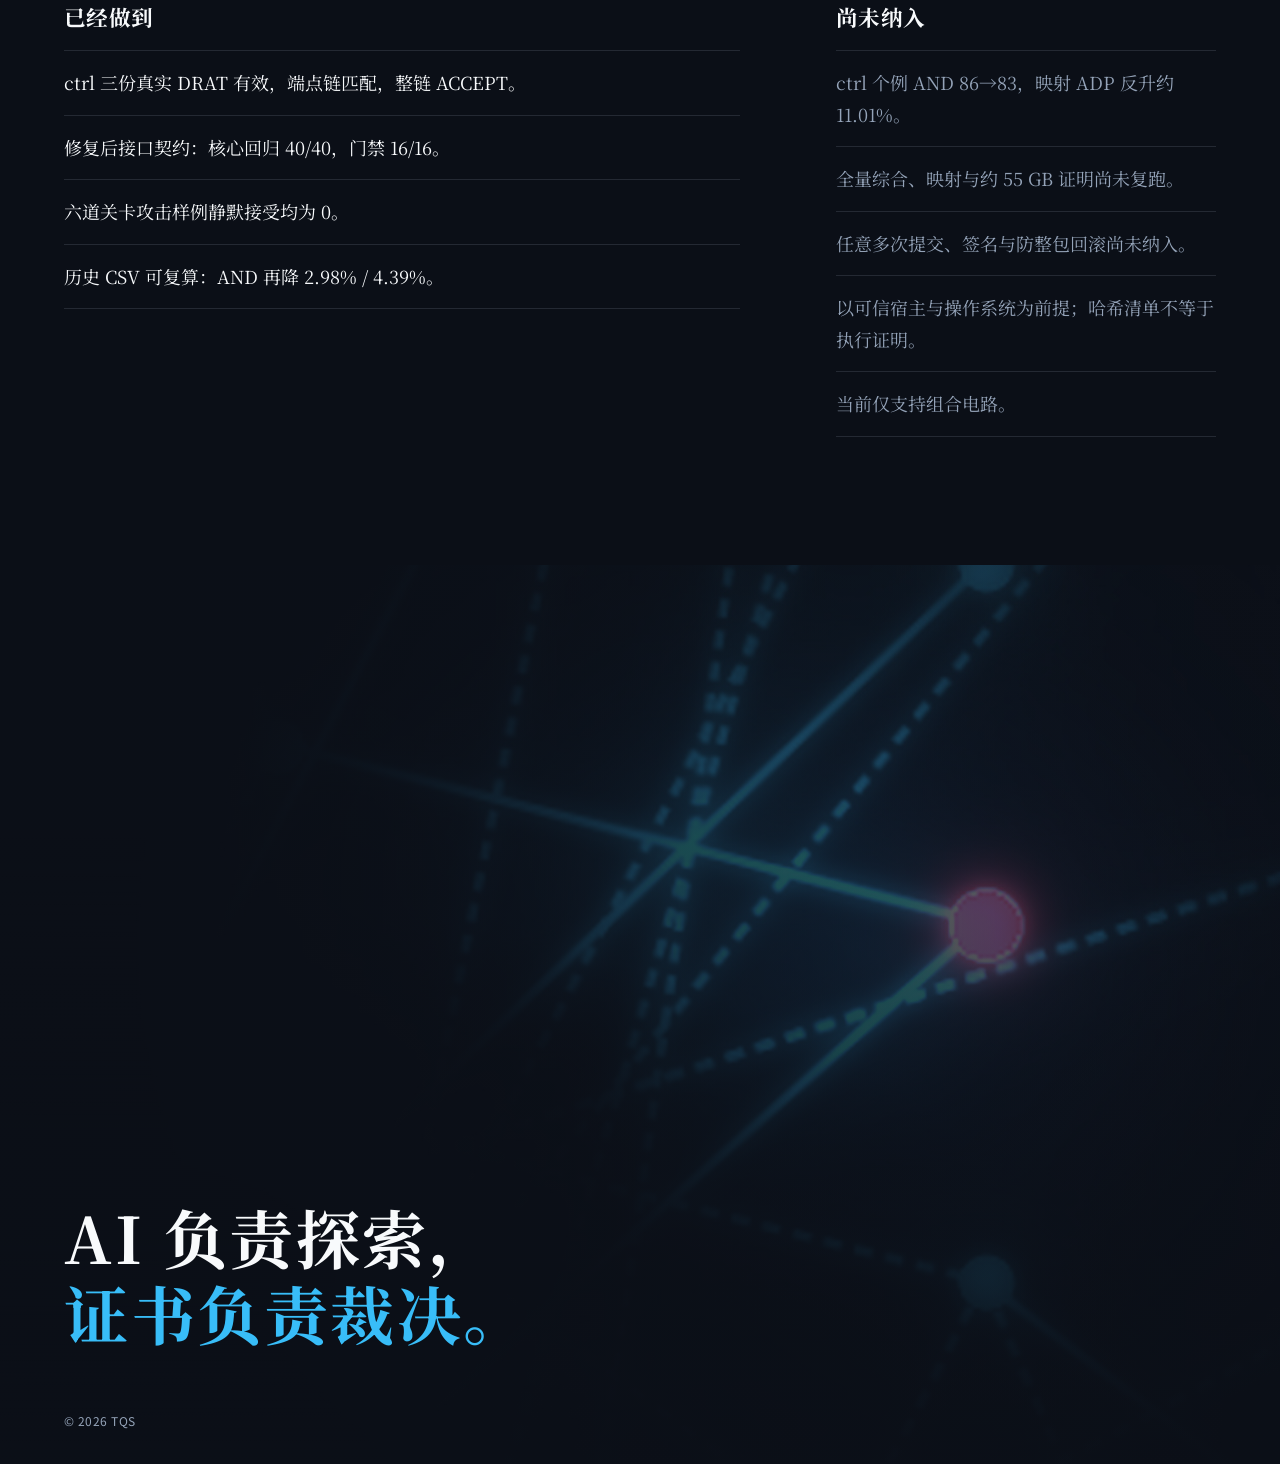
==== commit fca39b87: "Frame the site as the TQS product, not a contest entry" ====
--- a/index.html
+++ b/index.html
@@ -4,7 +4,7 @@
   <meta charset="utf-8">
   <meta name="viewport" content="width=device-width, initial-scale=1">
   <title>TQS — CFAS, certificate-guided finishing for trustworthy logic optimization</title>
-  <meta name="description" content="CFAS: certificate-guided finishing for trustworthy logic optimization. A certified consumption boundary for combinational AIG post-processing. AI explores; certificates decide.">
+  <meta name="description" content="TQS is a certificate-guided finisher for trustworthy logic optimization in AI-driven EDA. AI explores; certificates decide. A certified consumption boundary for combinational AIG post-processing.">
   <meta name="robots" content="index,follow">
   <link rel="preconnect" href="https://fonts.googleapis.com">
   <link rel="preconnect" href="https://fonts.gstatic.com" crossorigin>
@@ -18,65 +18,64 @@
   <header class="site-header">
     <a class="wordmark" href="#top">TQS <em>CFAS</em></a>
     <nav class="nav" aria-label="页面导航">
-      <a href="#problem">问题</a>
-      <a href="#gap">缺口</a>
-      <a href="#idea">方法</a>
-      <a href="#ctrl">实例</a>
-      <a href="#evidence">证据</a>
-      <a href="#bounds">边界</a>
+      <a href="#does">作用</a>
+      <a href="#how">原理</a>
+      <a href="#proof">实证</a>
+      <a href="#flow">接入</a>
+      <a href="#scope">范围</a>
     </nav>
   </header>
 
   <section class="hero" id="top">
-    <img class="hero-bg" src="[data-uri]" width="1890" height="1063" alt="深色底上的发光网络：青蓝连线与节点，其中一枚节点呈红色辉光。">
+    <img class="hero-bg" src="[data-uri]